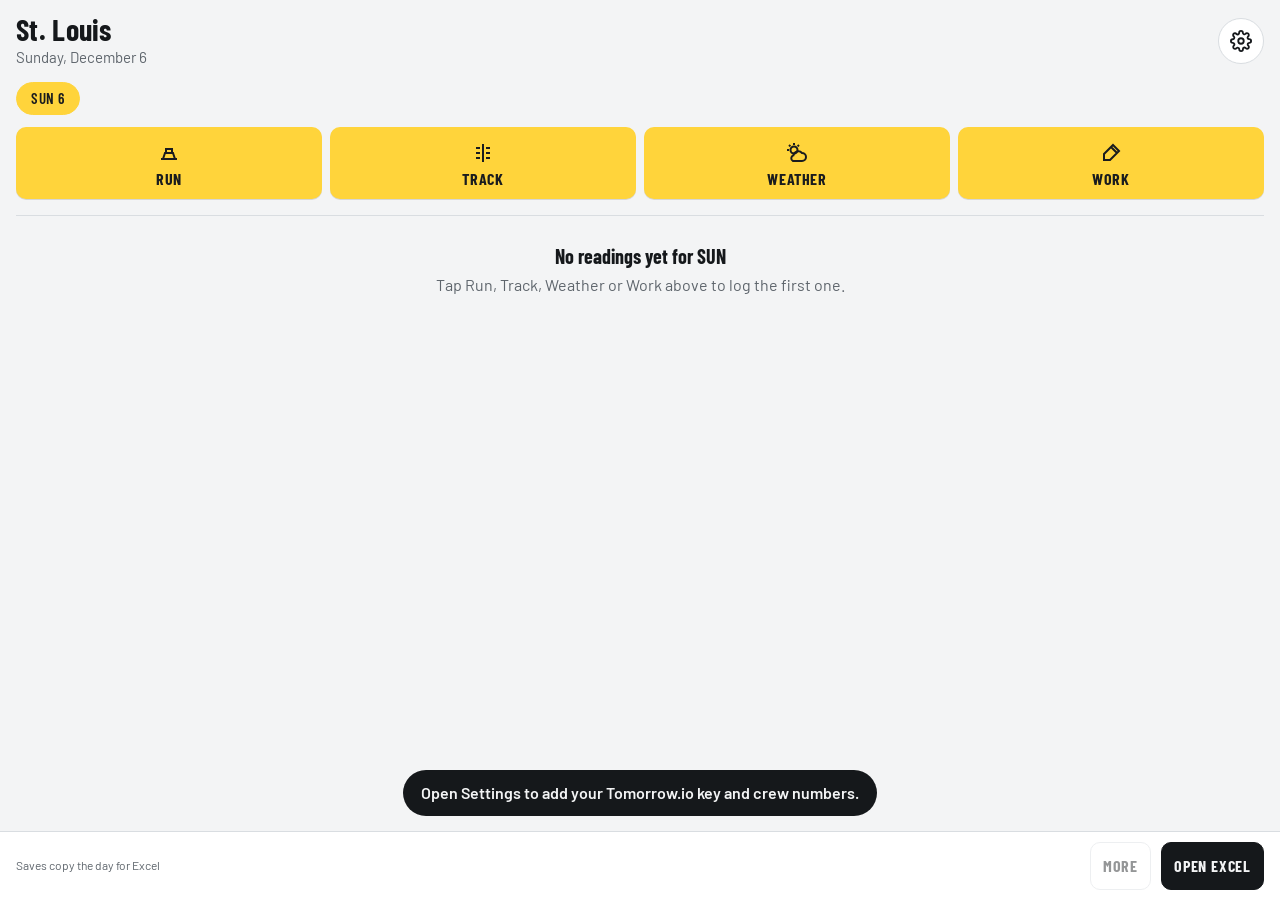
==== index.html @ 067c0984 "Add WhatsApp sending: Save & Text chooser, WhatsApp button, and WhatsApp marker Co-Authored-By: Clau" ====
<!doctype html>
<html lang="en">
<head>
<meta charset="utf-8">
<meta name="viewport" content="width=device-width,initial-scale=1,viewport-fit=cover">
<title>Track Log</title>
<meta name="apple-mobile-web-app-capable" content="yes">
<meta name="mobile-web-app-capable" content="yes">
<meta name="apple-mobile-web-app-status-bar-style" content="default">
<meta name="apple-mobile-web-app-title" content="Track Log">
<meta name="theme-color" content="#F3F4F5" media="(prefers-color-scheme: light)">
<meta name="theme-color" content="#121416" media="(prefers-color-scheme: dark)">
<link rel="apple-touch-icon" href="icon-180.png">
<link rel="manifest" href="manifest.json">
<link rel="preconnect" href="https://fonts.googleapis.com">
<link rel="preconnect" href="https://fonts.gstatic.com" crossorigin>
<link rel="stylesheet" href="https://fonts.googleapis.com/css2?family=Barlow+Condensed:wght@500;600;700&family=Barlow:wght@400;500;600&display=swap">
<style>
/* Layout: one column, timing-slip rows; big tap targets for gloves and sun. Sticky-note yellow marks "add" and the active choice. */
:root{
  --bg:#F3F4F5; --surface:#FFFFFF; --ink:#15181B; --muted:#5E656C; --line:#D9DDE1;
  --note:#FFD43B; --note-ink:#1A1C1E; --note-soft:#FFF4C2;
  --good:#1E7F4E; --warn:#B4500A; --bad:#B42318;
  --display:"Barlow Condensed","Arial Narrow","Roboto Condensed",system-ui,sans-serif;
  --body:"Barlow",system-ui,-apple-system,"Segoe UI",sans-serif;
  --r:10px;
  color-scheme:light;
}
@media (prefers-color-scheme:dark){:root{
  --bg:#121416; --surface:#1C1F22; --ink:#ECEEF0; --muted:#9AA2AA; --line:#33383D;
  --note:#FFD43B; --note-ink:#1A1C1E; --note-soft:#3A3315;
  --good:#5FD39A; --warn:#F2A35E; --bad:#FF8A80; color-scheme:dark}}
*{box-sizing:border-box}
html,body{margin:0}
body{background:var(--bg);color:var(--ink);font:16px/1.4 var(--body);
  padding:env(safe-area-inset-top,0) max(16px,env(safe-area-inset-right,0)) calc(96px + env(safe-area-inset-bottom,0)) max(16px,env(safe-area-inset-left,0));
  font-variant-numeric:tabular-nums;-webkit-tap-highlight-color:transparent}
button,input,select,textarea{font:inherit;color:inherit}
button{cursor:pointer}
:focus-visible{outline:3px solid var(--note);outline-offset:2px}
[hidden]{display:none!important}
.label{font:600 13px/1 var(--display);letter-spacing:.08em;text-transform:uppercase;color:var(--muted)}

/* header */
header.top{display:flex;align-items:center;gap:12px;padding-block:14px 10px}
.event{flex:1;min-width:0}
.event h1{margin:0;font:700 30px/1 var(--display);letter-spacing:.01em;text-wrap:balance}
.event .sub{color:var(--muted);font-size:15px;margin-top:3px}
.iconbtn{width:46px;height:46px;border-radius:50%;border:1px solid var(--line);background:var(--surface);display:grid;place-items:center}
.iconbtn svg{width:22px;height:22px;stroke:var(--ink);fill:none;stroke-width:2}

.days{display:flex;gap:8px;overflow-x:auto;padding-block:4px 12px;scrollbar-width:none}
.days::-webkit-scrollbar{display:none}
.chip{flex:none;border:1px solid var(--line);background:var(--surface);border-radius:999px;padding:8px 14px;font:600 15px/1 var(--display);letter-spacing:.04em}
.chip[aria-pressed="true"]{background:var(--note);border-color:var(--note);color:var(--note-ink)}

.add{display:grid;grid-template-columns:repeat(4,1fr);gap:8px;margin-bottom:16px}
.add button{border:0;border-radius:var(--r);background:var(--note);color:var(--note-ink);padding:14px 4px 12px;display:flex;flex-direction:column;align-items:center;gap:6px;font:700 16px/1 var(--display);letter-spacing:.04em;text-transform:uppercase;box-shadow:0 1px 0 rgba(0,0,0,.12)}
.add button svg{width:24px;height:24px;stroke:currentColor;fill:none;stroke-width:2}
.add button:active{transform:translateY(1px)}

/* entry list */
.list{display:flex;flex-direction:column;border-top:1px solid var(--line)}
.row{display:grid;grid-template-columns:62px 1fr;gap:10px;padding:12px 2px;border-bottom:1px solid var(--line);background:none;border-left:0;border-right:0;border-top:0;text-align:left;width:100%}
.row .t{font:700 18px/1.1 var(--display)}
.row .ty{display:block;margin-top:4px;font:600 11px/1 var(--display);letter-spacing:.08em;text-transform:uppercase;color:var(--muted)}
.row .main{min-width:0}
.row .head{font:600 17px/1.2 var(--display);letter-spacing:.02em}
.row .head .tag{display:inline-block;background:var(--ink);color:var(--bg);border-radius:4px;padding:1px 6px;margin-right:6px;font-size:14px}
.row .nums{color:var(--ink);font-size:14px;margin-top:2px;overflow-wrap:anywhere}
.row .nums b{font-weight:600;color:var(--muted);font-size:12px;margin-right:2px}
.row .note{color:var(--muted);font-size:14px;margin-top:2px;overflow-wrap:anywhere}
.row.run{background:linear-gradient(90deg,var(--note-soft),transparent 70%)}
.row .xl{display:block;margin-top:5px;font:600 11px/1 var(--display);letter-spacing:.06em;text-transform:uppercase}
.row .xl.ok{color:var(--good)} .row .xl.wait{color:var(--warn)} .row .xl.txt{color:var(--ink)}
.row .xl.txt::before{content:"";display:inline-block;width:7px;height:7px;border-radius:50%;background:var(--note);box-shadow:0 0 0 1px var(--ink);margin-right:5px;vertical-align:1px}
.sheet .actions .btn{padding-inline:8px}
.pick-sheet{position:fixed;inset:0;z-index:20;background:rgba(0,0,0,.35);display:flex;align-items:flex-end}
.pick-card{width:100%;background:var(--surface);border-radius:16px 16px 0 0;display:flex;flex-direction:column;gap:12px;
  padding:18px max(16px,env(safe-area-inset-right,0)) calc(16px + env(safe-area-inset-bottom,0)) max(16px,env(safe-area-inset-left,0))}
.pick-row{display:grid;grid-template-columns:1fr 1fr;gap:10px}
.btn.big{min-height:64px;font-size:19px}
.btn.done-mark{background:var(--surface);color:var(--good);border-color:var(--good)}
.row .xl.wa::before{background:#25D366}
.linkbtn{background:none;border:0;padding:0 0 0 6px;color:inherit;text-decoration:underline;font:inherit;cursor:pointer}
.empty{padding:28px 6px;color:var(--muted);text-align:center}
.empty strong{display:block;color:var(--ink);font:700 20px/1.2 var(--display);margin-bottom:6px}

/* bottom bar */
.bar{position:fixed;left:0;right:0;bottom:0;background:var(--surface);border-top:1px solid var(--line);
  padding:10px max(16px,env(safe-area-inset-right,0)) calc(10px + env(safe-area-inset-bottom,0)) max(16px,env(safe-area-inset-left,0));display:flex;gap:10px;align-items:center}
.bar .info{flex:1;min-width:0;font-size:12px;line-height:1.3;color:var(--muted)}
.bar .btn{padding-inline:12px}
.btn{border:1px solid var(--line);background:var(--surface);border-radius:var(--r);padding:12px 16px;font:700 16px/1 var(--display);letter-spacing:.05em;text-transform:uppercase;min-height:48px}
.btn.primary{background:var(--ink);color:var(--bg);border-color:var(--ink)}
.btn.note{background:var(--note);color:var(--note-ink);border-color:var(--note)}
.btn.danger{color:var(--bad)}
.btn:disabled{opacity:.45}

/* sheet (form / settings) */
.sheet{position:fixed;inset:0;background:var(--bg);overflow-y:auto;z-index:10;
  padding:env(safe-area-inset-top,0) max(16px,env(safe-area-inset-right,0)) calc(110px + env(safe-area-inset-bottom,0)) max(16px,env(safe-area-inset-left,0))}
.sheet header{display:flex;align-items:center;gap:10px;padding-block:14px 8px;position:sticky;top:0;background:var(--bg);z-index:2}
.sheet header h2{flex:1;margin:0;font:700 26px/1 var(--display)}
.sheet .actions{position:fixed;left:0;right:0;bottom:0;background:var(--surface);border-top:1px solid var(--line);display:flex;gap:10px;
  padding:10px max(16px,env(safe-area-inset-right,0)) calc(10px + env(safe-area-inset-bottom,0)) max(16px,env(safe-area-inset-left,0));z-index:3}
.sheet .actions .btn{flex:1}
fieldset{border:0;margin:0 0 18px;padding:0;min-width:0}
legend{padding:0;margin-bottom:8px}
.sec{display:flex;justify-content:space-between;align-items:center;margin:18px 0 8px}
.grid{display:grid;grid-template-columns:repeat(3,minmax(0,1fr));gap:8px}
.grid.two{grid-template-columns:repeat(2,minmax(0,1fr))}
.f{display:flex;flex-direction:column;gap:4px;min-width:0}
.f label{font:600 12px/1 var(--display);letter-spacing:.07em;text-transform:uppercase;color:var(--muted)}
.f input,.f select,.f textarea{width:100%;min-height:50px;border:1px solid var(--line);border-radius:8px;background:var(--surface);padding:10px 10px;font-size:20px;font-weight:600}
.f textarea{font-size:17px;font-weight:500;min-height:76px;resize:vertical}
.f input.auto{background:var(--note-soft)}
.station{border:1px solid var(--line);border-radius:var(--r);background:var(--surface);padding:10px;display:flex;flex-direction:column;gap:8px}
.station .label{color:var(--ink);font-size:15px}
.station .f input{background:var(--bg)}
.stations{display:grid;grid-template-columns:repeat(2,minmax(0,1fr));gap:8px}
.station.wide,.station.wide2{grid-column:1/-1}
.station.wide .picks{flex-wrap:wrap}
.picks{display:flex;flex-wrap:wrap;gap:6px}
.pick{border:1px solid var(--line);background:var(--surface);border-radius:8px;min-width:48px;min-height:44px;padding:8px 10px;font:700 17px/1 var(--display);letter-spacing:.03em}
.pick[aria-pressed="true"]{background:var(--note);color:var(--note-ink);border-color:var(--note)}
.picks.small .pick{min-width:40px;min-height:38px;font-size:15px;padding:6px 8px}
.status{font-size:14px;color:var(--muted);min-height:20px}
.status.ok{color:var(--good)} .status.err{color:var(--bad)}
.help{color:var(--muted);font-size:14px;margin:4px 0 0}
.preview{white-space:pre-wrap;background:var(--surface);border:1px solid var(--line);border-radius:8px;padding:12px;font-size:15px}
.toast{position:fixed;left:50%;bottom:calc(84px + env(safe-area-inset-bottom,0));transform:translateX(-50%);background:var(--ink);color:var(--bg);padding:12px 18px;border-radius:999px;font-weight:600;z-index:50;max-width:calc(100% - 32px);text-align:center}
.confirm{display:flex;gap:8px;align-items:center;flex-wrap:wrap}
@media (prefers-reduced-motion:reduce){*{transition:none!important}}
</style>
</head>
<body>

<header class="top">
  <div class="event">
    <h1 id="evTrack">Track Log</h1>
    <div class="sub" id="evSub"></div>
  </div>
  <button class="iconbtn" id="openSettings" aria-label="Settings">
    <svg viewBox="0 0 24 24"><circle cx="12" cy="12" r="3"/><path d="M19.4 15a1.7 1.7 0 0 0 .3 1.8l.1.1a2 2 0 1 1-2.8 2.8l-.1-.1a1.7 1.7 0 0 0-1.8-.3 1.7 1.7 0 0 0-1 1.5V21a2 2 0 1 1-4 0v-.1a1.7 1.7 0 0 0-1.1-1.5 1.7 1.7 0 0 0-1.8.3l-.1.1a2 2 0 1 1-2.8-2.8l.1-.1a1.7 1.7 0 0 0 .3-1.8 1.7 1.7 0 0 0-1.5-1H3a2 2 0 1 1 0-4h.1a1.7 1.7 0 0 0 1.5-1.1 1.7 1.7 0 0 0-.3-1.8l-.1-.1a2 2 0 1 1 2.8-2.8l.1.1a1.7 1.7 0 0 0 1.8.3H9a1.7 1.7 0 0 0 1-1.5V3a2 2 0 1 1 4 0v.1a1.7 1.7 0 0 0 1 1.5 1.7 1.7 0 0 0 1.8-.3l.1-.1a2 2 0 1 1 2.8 2.8l-.1.1a1.7 1.7 0 0 0-.3 1.8V9a1.7 1.7 0 0 0 1.5 1H21a2 2 0 1 1 0 4h-.1a1.7 1.7 0 0 0-1.5 1z"/></svg>
  </button>
</header>

<nav class="days" id="days" aria-label="Days"></nav>

<div class="add">
  <button data-new="run"><svg viewBox="0 0 24 24"><path d="M4 18h16M6 18l2-6h8l2 6M9 12V8h6v4"/></svg>Run</button>
  <button data-new="track"><svg viewBox="0 0 24 24"><path d="M12 3v18M5 7h4M5 12h4M5 17h4M15 7h4M15 12h4M15 17h4"/></svg>Track</button>
  <button data-new="weather"><svg viewBox="0 0 24 24"><circle cx="9" cy="9" r="3.5"/><path d="M9 2v2M2 9h2M4 4l1.4 1.4M14 4l-1.4 1.4M8 20h9a4 4 0 0 0 0-8 5 5 0 0 0-8.6 2.4A3 3 0 0 0 8 20z"/></svg>Weather</button>
  <button data-new="work"><svg viewBox="0 0 24 24"><path d="M14 4l6 6-9 9H5v-6z M12 6l6 6"/></svg>Work</button>
</div>

<div class="list" id="list"></div>

<div class="bar">
  <div class="info" id="barInfo"></div>
  <button class="btn" id="copyDay" aria-label="More ways to send to Excel">More</button>
  <button class="btn primary" id="openExcel">Open Excel</button>
</div>

<!-- Entry form -->
<section class="sheet" id="form" hidden aria-labelledby="formTitle">
  <header>
    <h2 id="formTitle">Run</h2>
    <button class="iconbtn" id="closeForm" aria-label="Close"><svg viewBox="0 0 24 24"><path d="M6 6l12 12M18 6L6 18"/></svg></button>
  </header>

  <fieldset>
    <div class="grid">
      <div class="f"><label for="f_time">Time</label><input id="f_time" type="time"></div>
      <div class="f" data-show="run work track"><label for="f_run">Run</label><select id="f_run"></select></div>
      <div class="f" data-show="run track work"><label for="f_lane">Lane</label><select id="f_lane"></select></div>
    </div>
  </fieldset>

  <fieldset data-show="run">
    <legend class="label">Car</legend>
    <div class="picks" id="carPicks"></div>
  </fieldset>

  <fieldset data-show="work">
    <legend class="label">Track work</legend>
    <div class="picks" id="workPicks"></div>
  </fieldset>

  <fieldset data-show="run weather track">
    <div class="sec"><span class="label">Weather</span><button class="btn note" id="pullWx" type="button">Pull weather</button></div>
    <div class="grid">
      <div class="f"><label for="f_uv">UV</label><input id="f_uv" inputmode="decimal"></div>
      <div class="f"><label for="f_solar">Solar</label><input id="f_solar" inputmode="decimal"></div>
      <div class="f"><label for="f_cc">Cloud %</label><input id="f_cc" inputmode="decimal"></div>
      <div class="f"><label for="f_air">Air °F</label><input id="f_air" inputmode="decimal"></div>
      <div class="f"><label for="f_track">Track °F</label><input id="f_track" inputmode="decimal"></div>
    </div>
    <div class="status" id="wxStatus" aria-live="polite"></div>
  </fieldset>

  <fieldset data-show="run track">
    <div class="sec"><span class="label">KEG readings</span></div>
    <div class="stations">
      <div class="station wide">
        <span class="label">Starting line</span>
        <div class="grid two"><div class="f"><label for="f_slKeg">KEG</label><input id="f_slKeg" inputmode="decimal"></div><div class="f"><label for="f_slLoc">Location</label><input id="f_slLoc" placeholder='e.g. 1"'></div></div>
        <div class="f"><label>Grade</label><div class="picks small" data-grade="slGrade"></div></div>
      </div>
      <div class="station wide2">
        <span class="label">10 ft</span>
        <div class="grid two"><div class="f"><label for="f_k10">KEG</label><input id="f_k10" inputmode="decimal"></div><div class="f"><label for="f_push">Push</label><input id="f_push" inputmode="decimal"></div></div>
      </div>
      <div class="station">
        <span class="label">60 ft</span>
        <div class="f"><label for="f_k60">KEG</label><input id="f_k60" inputmode="decimal"></div>
      </div>
      <div class="station">
        <span class="label">80 ft</span>
        <div class="f"><label for="f_k80">KEG</label><input id="f_k80" inputmode="decimal"></div>
      </div>
      <div class="station wide">
        <span class="label">125 ft</span>
        <div class="f"><label for="f_k125">KEG</label><input id="f_k125" inputmode="decimal"></div>
        <div class="f"><label>Grade</label><div class="picks small" data-grade="g125"></div></div>
      </div>
      <div class="station">
        <span class="label">Sticky</span>
        <div class="f"><label for="f_sticky">Reading</label><input id="f_sticky" inputmode="decimal"></div>
      </div>
      <div class="station">
        <span class="label">Nate</span>
        <div class="f"><label for="f_nate">Reading</label><input id="f_nate" inputmode="decimal"></div>
      </div>
      <div class="station wide">
        <span class="label">330 ft</span>
        <div class="f"><label for="f_k330">KEG</label><input id="f_k330" inputmode="decimal"></div>
        <div class="f"><label>Grade</label><div class="picks small" data-grade="g330"></div></div>
      </div>
    </div>
  </fieldset>

  <fieldset data-show="run">
    <div class="sec"><span class="label">Result</span></div>
    <div class="grid two">
      <div class="f"><label for="f_et">ET</label><input id="f_et" inputmode="decimal" placeholder="3.91"></div>
      <div class="f"><label for="f_mph">MPH</label><input id="f_mph" inputmode="decimal" placeholder="332"></div>
    </div>
  </fieldset>

  <fieldset>
    <div class="f"><label for="f_notes">Notes</label><textarea id="f_notes" placeholder="Track feel, sky, where it was sprayed…"></textarea></div>
    <div class="picks small" id="notePicks" style="margin-top:8px"></div>
  </fieldset>

  <fieldset id="entryTools" hidden>
    <div class="sec"><span class="label">Text message</span></div>
    <div class="status" id="textedStatus"></div>
    <div class="preview" id="msgPreview"></div>
    <div class="confirm" style="margin-top:8px">
      <button class="btn note" type="button" id="textCrew">Text crew</button>
      <button class="btn note" type="button" id="waCrew">WhatsApp</button>
      <button class="btn" type="button" id="shareMsg">Share…</button>
      <button class="btn" type="button" id="copyMsg">Copy</button>
    </div>
    <div class="sec"><span class="label">Remove</span></div>
    <div class="confirm" id="delArea">
      <button class="btn danger" type="button" id="delEntry">Delete entry</button>
    </div>
  </fieldset>

  <div class="actions">
    <button class="btn" type="button" id="cancelForm">Cancel</button>
    <button class="btn note" type="button" id="saveText">Save &amp; Text</button>
    <button class="btn primary" type="button" id="saveEntry">Save</button>
  </div>
</section>

<!-- Send to Excel -->
<section class="sheet" id="export" hidden aria-labelledby="expTitle">
  <header>
    <h2 id="expTitle">Send to Excel</h2>
    <button class="iconbtn" id="closeExport" aria-label="Close"><svg viewBox="0 0 24 24"><path d="M6 6l12 12M18 6L6 18"/></svg></button>
  </header>
  <p class="help" id="expSummary"></p>

  <div id="spBox">
    <div class="sec"><span class="label">SharePoint</span></div>
    <div class="status" id="spState"></div>
    <div class="confirm" style="margin-top:6px"><button class="btn primary" type="button" id="spSendDay">Send this day to the workbook</button></div>
    <p class="help">Sends any of this day's rows that aren't in the workbook yet. Rows already sent are left alone.</p>
  </div>

  <div class="sec"><span class="label">On the iPhone · Paste into one cell</span></div>
  <div class="confirm"><button class="btn primary" type="button" id="expLine">Copy for sheet</button></div>
  <div class="status" id="expLineStatus" aria-live="polite"></div>
  <p class="help">Copies the whole day as one line. In Excel, open the <b class="expDay"></b> tab, tap cell <b>Z1</b>, tap the bar at the top where the cell's text shows, tap <b>Select All</b>, then <b>Paste</b>, then the check mark. The formulas fill every row from it. Paste again anytime and the sheet updates to match the app.</p>

  <div class="sec"><span class="label">On a computer · Copy and paste rows</span></div>
  <div class="confirm"><button class="btn" type="button" id="expCopy">Copy rows</button></div>
  <div class="status" id="expCopyStatus" aria-live="polite"></div>
  <div class="f" style="margin-top:6px"><label for="expText">Rows (if Copy doesn't work, press and hold here, tap Select All, then Copy)</label>
    <textarea id="expText" readonly style="font:13px/1.4 ui-monospace,Menlo,monospace;min-height:120px;white-space:pre;overflow-x:auto"></textarea></div>
  <p class="help">For Excel on a computer, in a tab without the Z1 formulas. Click the first empty cell in column A and paste.</p>

  <div class="sec"><span class="label">Send as a file</span></div>
  <div class="confirm"><button class="btn note" type="button" id="expShare">Share file…</button></div>
  <p class="help">Makes an Excel file of these rows. In the share menu tap <b>Save to Files</b> and pick your OneDrive or SharePoint folder (or On My iPhone). Then open the file in the Excel app, select rows 2 and down across columns A to X, copy, and paste at A4 of the <b class="expDay"></b> tab.</p>

  <div class="actions">
    <button class="btn" type="button" id="doneExport">Done</button>
  </div>
</section>

<!-- Send chooser (after Save & Text) -->
<div class="pick-sheet" id="sendPick" hidden role="dialog" aria-labelledby="sendPickTitle">
  <div class="pick-card">
    <div class="label" id="sendPickTitle">Saved. Send it to…</div>
    <div class="pick-row">
      <button class="btn note big" type="button" id="pickSms">Messages</button>
      <button class="btn note big" type="button" id="pickWa">WhatsApp</button>
    </div>
    <p class="help" id="sendPickHelp">Send to one or both. In WhatsApp, tap your group, then Send.</p>
    <button class="btn" type="button" id="pickDone" style="width:100%">Done</button>
  </div>
</div>

<!-- Settings -->
<section class="sheet" id="settings" hidden aria-labelledby="setTitle">
  <header>
    <h2 id="setTitle">Settings</h2>
    <button class="iconbtn" id="closeSettings" aria-label="Close"><svg viewBox="0 0 24 24"><path d="M6 6l12 12M18 6L6 18"/></svg></button>
  </header>

  <fieldset>
    <legend class="label">Event</legend>
    <div class="f"><label for="s_track">Track</label><select id="s_track"></select></div>
    <div class="grid two" style="margin-top:8px">
      <div class="f"><label for="s_lat">Latitude</label><input id="s_lat" inputmode="decimal"></div>
      <div class="f"><label for="s_lon">Longitude</label><input id="s_lon" inputmode="decimal"></div>
    </div>
    <div class="confirm" style="margin-top:8px"><button class="btn" type="button" id="useLoc">Use my location</button></div>
    <p class="help">Weather is pulled for these coordinates. Stand at the starting line and tap "Use my location" the first time at a new track.</p>
  </fieldset>

  <fieldset>
    <legend class="label">Tomorrow.io</legend>
    <div class="f"><label for="s_key">API key</label><input id="s_key" autocomplete="off" autocapitalize="off" spellcheck="false" style="font-size:16px"></div>
    <div class="confirm" style="margin-top:8px"><button class="btn note" type="button" id="testWx">Test weather</button></div>
    <div class="preview" id="testOut" hidden style="margin-top:8px"></div>
    <p class="help">The key stays on this phone. It is never saved anywhere else.</p>
  </fieldset>

  <fieldset>
    <legend class="label">Excel workbook</legend>
    <div class="f"><label for="s_xlLink">Workbook link for this track</label><input id="s_xlLink" autocomplete="off" autocapitalize="off" spellcheck="false" placeholder="Paste the SharePoint link to the Excel file" style="font-size:14px"></div>
    <p class="help">In SharePoint or the Excel app, use Copy link on this track's workbook and paste it here. The Open Excel button then opens it straight in the Excel app.</p>
    <label style="display:flex;gap:10px;align-items:center;margin-top:10px;font-size:16px"><input type="checkbox" id="s_autoCopy" style="width:22px;height:22px;flex:none"> Copy the day for the sheet every time I save</label>
  </fieldset>

  <fieldset>
    <legend class="label">Automatic sending (needs your Microsoft admin)</legend>
    <div class="grid two">
      <div class="f"><label for="s_msClient">Client ID</label><input id="s_msClient" autocomplete="off" autocapitalize="off" spellcheck="false" style="font-size:14px"></div>
      <div class="f"><label for="s_msTenant">Tenant ID</label><input id="s_msTenant" autocomplete="off" autocapitalize="off" spellcheck="false" style="font-size:14px"></div>
    </div>
    <p class="help">From your Microsoft 365 admin. Only needed once.</p>
    <div class="confirm" style="margin-top:8px">
      <button class="btn note" type="button" id="msSignIn">Sign in to Microsoft</button>
      <button class="btn" type="button" id="msSignOut" hidden>Sign out</button>
    </div>
    <div class="status" id="msStatus" aria-live="polite"></div>
    <div class="f" style="margin-top:10px"><label for="s_book">Workbook link for automatic sending</label><input id="s_book" autocomplete="off" autocapitalize="off" spellcheck="false" placeholder="Paste the SharePoint link to the Excel file" style="font-size:14px"></div>
    <div class="confirm" style="margin-top:8px"><button class="btn" type="button" id="bookConnect">Connect workbook</button></div>
    <div class="status" id="bookStatus" aria-live="polite"></div>
    <p class="help">In SharePoint, open the file's menu, tap Copy link, and paste it here. Each save then goes straight into the next empty row of that day's tab.</p>
  </fieldset>

  <fieldset>
    <legend class="label">Text group</legend>
    <div class="label" style="margin-bottom:6px">Crew phone numbers</div>
    <div id="phoneList" style="display:flex;flex-direction:column;gap:8px"></div>
    <div class="confirm" style="margin-top:8px"><button class="btn" type="button" id="addPhone">Add number</button></div>
  </fieldset>

  <fieldset>
    <legend class="label">Lists</legend>
    <div class="f"><label for="s_cars">Cars</label><input id="s_cars" style="font-size:16px"></div>
    <div class="f" style="margin-top:8px"><label for="s_work">Track work</label><input id="s_work" style="font-size:16px"></div>
    <div class="f" style="margin-top:8px"><label for="s_notes">Quick notes</label><input id="s_notes" style="font-size:16px"></div>
    <p class="help">Separate items with commas.</p>
  </fieldset>

  <fieldset>
    <legend class="label">Backup</legend>
    <div class="confirm">
      <button class="btn" type="button" id="copyBackup">Copy backup</button>
      <button class="btn" type="button" id="showRestore">Restore</button>
    </div>
    <div id="restoreArea" hidden style="margin-top:8px">
      <div class="f"><label for="s_restore">Paste a backup here</label><textarea id="s_restore" style="font-size:14px"></textarea></div>
      <button class="btn" type="button" id="doRestore" style="margin-top:8px">Restore from backup</button>
    </div>
    <p class="help">Readings are saved on this phone. Paste a backup into the notes app now and then if you want a spare copy.</p>
  </fieldset>

  <div class="actions">
    <button class="btn primary" type="button" id="saveSettings">Done</button>
  </div>
</section>

<div class="toast" id="toast" hidden role="status"></div>

<script src="msal-browser.min.js"></script>
<script>
"use strict";
/* ---------- reference data (from the team's Data tab) ---------- */
const TRACKS = [
  ["Gainesville",29.7480,-82.2830],["Phoenix",33.2290,-111.9700],["Pomona",34.0880,-117.7680],
  ["Charlotte",35.3530,-80.6830],["Valdosta",30.8870,-83.2730],["Joliet",41.4700,-88.0580],
  ["Budds Creek",38.3700,-76.8300],["Epping",42.9970,-71.0820],["Bristol",36.5160,-82.2580],
  ["Norwalk",41.2270,-82.5830],["Sonoma",38.1610,-122.4550],["Seattle",47.3220,-122.1460],
  ["Brainerd",46.4200,-94.2720],["Indy",39.8010,-86.3480],["Martin",42.5370,-85.6480],
  ["Rockingham",34.9800,-79.6100],["St. Louis",38.6500,-90.1340],["Dallas",32.3600,-96.6940],
  ["Las Vegas",36.2720,-115.0110]
];
const RUNS = ["","Q1","Q2","Q3","Q4","Q5","E1","E2","E3","E4","T1","T2","T3","T4","T5","T6","T7","T8","T9","T10"];
const LANES = ["","L","R","1","2","3","4"];
const GRADES = ["A++","A+","A","A-","B+","B","B-","C+","C","C-"];
const DEF = {
  cars:"Austin, Matt H, PM, FSS, FC, TF, PSC, TAFC, TAD, TS, FX, TD, PSM",
  work:"Spray, Scrape, Prep, Delay",
  notes:"Drag only, 660' - WB, 1320' - 40', 57' - WB, 85' - WB, Light haze, Light cloud"
};
const TYPE_NAME = {run:"Run",track:"Track",weather:"Weather",work:"Work"};
const DAY3 = ["SUN","MON","TUE","WED","THURS","FRI","SAT"];

/* ---------- storage (wrapped: Safari private mode can throw) ---------- */
const store = {
  get(k,d){try{const v=localStorage.getItem(k);return v==null?d:JSON.parse(v)}catch(e){return d}},
  set(k,v){try{localStorage.setItem(k,JSON.stringify(v));return true}catch(e){toast("Couldn't save on this phone. Storage may be full.");return false}}
};
let entries = store.get("tl.entries",[]);
let cfg = Object.assign({track:"St. Louis",lat:null,lon:null,key:"",phones:"",cars:DEF.cars,work:DEF.work,notes:DEF.notes,coords:{}}, store.get("tl.cfg",{}));
let curDate = todayISO();

/* ---------- helpers ---------- */
const $ = id => document.getElementById(id);
function todayISO(d=new Date()){return d.getFullYear()+"-"+String(d.getMonth()+1).padStart(2,"0")+"-"+String(d.getDate()).padStart(2,"0")}
function nowHM(){const d=new Date();return String(d.getHours()).padStart(2,"0")+":"+String(d.getMinutes()).padStart(2,"0")}
function list(s){return String(s||"").split(",").map(x=>x.trim()).filter(Boolean)}
function dayLabel(iso){const d=new Date(iso+"T12:00:00");return DAY3[d.getDay()]}
function prettyDate(iso){const d=new Date(iso+"T12:00:00");return d.toLocaleDateString(undefined,{weekday:"long",month:"long",day:"numeric"})}
function time12(hm){if(!hm)return "";let[h,m]=hm.split(":").map(Number);const ap=h>=12?"PM":"AM";h=h%12||12;return h+":"+String(m).padStart(2,"0")+" "+ap}
function trackCoords(name){
  const o=cfg.coords&&cfg.coords[name];if(o)return o;
  const t=TRACKS.find(t=>t[0]===name);return t?{lat:t[1],lon:t[2]}:null}
function esc(s){return String(s??"").replace(/[&<>"]/g,c=>({"&":"&amp;","<":"&lt;",">":"&gt;",'"':"&quot;"}[c]))}
function has(v){return v!==undefined&&v!==null&&String(v).trim()!==""}
function uid(){return Date.now().toString(36)+Math.random().toString(36).slice(2,7)}
function save(){store.set("tl.entries",entries)}
let tt;function toast(msg){const t=$("toast");t.textContent=msg;t.hidden=false;clearTimeout(tt);tt=setTimeout(()=>t.hidden=true,2600)}

/* ---------- Excel row: columns A..W in the SAT/SUN tab order ---------- */
const COLS = ["time","run","lane","car","uv","solar","cc","air","track","slLoc","slKeg","slGrade","k10","push","k60","k80","k125","g125","sticky","k330","g330","nate","notes"];
function notesText(e){
  const parts=[];
  if(has(e.notes))parts.push(e.notes.trim());
  if(has(e.et)||has(e.mph))parts.push([e.et,has(e.mph)?e.mph+"mph":""].filter(has).join(", "));
  return parts.join(" / ");
}
function excelRow(e){
  return COLS.map(c=>{
    let v = c==="time"?time12(e.time): c==="car"?(e.type==="work"?e.work:e.car): c==="notes"?notesText(e): e[c];
    return has(v)?String(v).replace(/[\t\r\n]+/g," "):"";
  }).join("\t")+"\t"; // trailing empty X cell: Notes is merged W:X in the day tabs, so the paste must cover both
}
function dayEntries(iso){return entries.filter(e=>e.date===iso&&e.event===cfg.track).sort((a,b)=>(a.time||"").localeCompare(b.time||""))}

/* ---------- text message ---------- */
function message(e){
  const L=[];
  const head=[cfg.track+" "+dayLabel(e.date), e.run, e.lane&&("Lane "+e.lane), e.type==="work"?e.work:e.car, time12(e.time)].filter(has);
  if(e.type==="weather")head.splice(1,0,"Weather");
  if(e.type==="track"&&!e.car)head.splice(1,0,"Track reading");
  L.push(head.join(" · "));
  const wx=[has(e.track)&&"Track "+e.track+"°", has(e.air)&&"Air "+e.air+"°", has(e.uv)&&"UV "+e.uv, has(e.solar)&&"Solar "+e.solar, has(e.cc)&&"CC "+e.cc+"%"].filter(Boolean);
  if(wx.length)L.push(wx.join(" · "));
  const k=[];
  if(has(e.slKeg)||has(e.slLoc)||has(e.slGrade))k.push("SL "+[e.slLoc,e.slKeg,e.slGrade].filter(has).join(" "));
  if(has(e.k10)||has(e.push))k.push("10' "+[e.k10,has(e.push)&&("P"+e.push)].filter(Boolean).join(" "));
  if(has(e.k60))k.push("60' "+e.k60);
  if(has(e.k80))k.push("80' "+e.k80);
  if(has(e.k125)||has(e.g125))k.push("125' "+[e.k125,e.g125].filter(has).join(" "));
  if(has(e.sticky))k.push("Sticky "+e.sticky);
  if(has(e.k330)||has(e.g330))k.push("330' "+[e.k330,e.g330].filter(has).join(" "));
  if(has(e.nate))k.push("Nate "+e.nate);
  if(k.length)L.push(k.join(" · "));
  if(has(e.et)||has(e.mph))L.push([e.et,has(e.mph)&&(e.mph+" mph")].filter(Boolean).join(" / "));
  if(has(e.notes))L.push(e.notes.trim());
  return L.join("\n");
}
function smsHref(body){
  const nums=list(cfg.phones).map(n=>n.replace(/[^\d+]/g,"")).filter(Boolean);
  if(!nums.length)return null;
  if(nums.length===1)return "sms:"+nums[0]+"&body="+encodeURIComponent(body);
  return "sms://open?addresses="+nums.join(",")+"/&body="+encodeURIComponent(body);
}

/* ---------- weather (Tomorrow.io) ---------- */
function cToF(c){return Math.round((c*9/5+32)*10)/10}
async function tioFetch(lat,lon,fields,timeISO){
  const p=new URLSearchParams({location:lat+","+lon,fields:fields.join(","),units:"metric",apikey:cfg.key});
  if(timeISO){const t=new Date(timeISO);t.setMinutes(0,0,0);const e=new Date(t.getTime()+3600e3);
    p.set("timesteps","1h");p.set("startTime",t.toISOString());p.set("endTime",e.toISOString());}
  else p.set("timesteps","current");
  const r=await fetch("https://api.tomorrow.io/v4/timelines?"+p.toString());
  let j=null;try{j=await r.json()}catch(_){}
  if(!r.ok){const m=(j&&(j.message||j.type))||("HTTP "+r.status);const err=new Error(m);err.status=r.status;throw err}
  const iv=j&&j.data&&j.data.timelines&&j.data.timelines[0]&&j.data.timelines[0].intervals;
  if(!iv||!iv.length)throw new Error("No weather came back for that time.");
  return iv[0].values;
}
async function getWeather(dateISO,hm){
  if(!cfg.key)throw new Error("Add your Tomorrow.io key in Settings first.");
  const c=trackCoords(cfg.track);if(!c)throw new Error("Set this track's location in Settings.");
  let when=null;
  if(dateISO&&hm){const d=new Date(dateISO+"T"+hm+":00");if(Math.abs(Date.now()-d.getTime())>30*60e3)when=d.toISOString();}
  const fields=["temperature","cloudCover","uvIndex","solarGHI"];
  let v, solarOk=true;
  try{v=await tioFetch(c.lat,c.lon,fields,when)}
  catch(err){
    if(err.status===400||err.status===403){ solarOk=false; v=await tioFetch(c.lat,c.lon,fields.filter(f=>f!=="solarGHI"),when) }
    else throw err;
  }
  return {
    uv: v.uvIndex!=null?v.uvIndex:"",
    solar: solarOk&&v.solarGHI!=null?Math.round(v.solarGHI):"",
    cc: v.cloudCover!=null?Math.round(v.cloudCover):"",
    air: v.temperature!=null?Math.round(cToF(v.temperature)):"",
    solarOk, past:!!when
  };
}

/* ---------- main screen ---------- */
function render(){
  $("evTrack").textContent=cfg.track||"Track Log";
  $("evSub").textContent=prettyDate(curDate);
  const dates=[...new Set(entries.filter(e=>e.event===cfg.track).map(e=>e.date).concat([todayISO(),curDate]))].sort();
  $("days").innerHTML=dates.map(d=>`<button class="chip" data-date="${d}" aria-pressed="${d===curDate}">${dayLabel(d)} ${Number(d.slice(8))}</button>`).join("");
  const rows=dayEntries(curDate);
  $("list").innerHTML = rows.length? rows.map(rowHTML).join("") :
    `<div class="empty"><strong>No readings yet for ${dayLabel(curDate)}</strong>Tap Run, Track, Weather or Work above to log the first one.</div>`;
  $("barInfo").textContent = spConfigured(cfg.track)? syncSummary() : rows.length? `${rows.length} row${rows.length>1?"s":""} · paste into Z1 of the ${dayLabel(curDate)} tab` : "Saves copy the day for Excel";
  $("copyDay").disabled=!rows.length;
}
function rowHTML(e){
  const n=[];
  const add=(lab,v)=>{if(has(v))n.push(`<b>${lab}</b>${esc(v)}`)};
  add("TRK ",e.track);add("AIR ",e.air);add("UV ",e.uv);add("SOL ",e.solar);
  add("SL ",[e.slKeg,e.slGrade].filter(has).join(" "));add("10′ ",e.k10);add("P ",e.push);add("60′ ",e.k60);add("80′ ",e.k80);
  add("125′ ",[e.k125,e.g125].filter(has).join(" "));add("STK ",e.sticky);add("330′ ",[e.k330,e.g330].filter(has).join(" "));
  const who=e.type==="work"?e.work:e.car;
  const head=[e.run&&`<span class="tag">${esc(e.run)}</span>`, esc([who, e.lane&&("Lane "+e.lane)].filter(has).join(" · ")||TYPE_NAME[e.type])].filter(Boolean).join("");
  const note=notesText(e);
  return `<button class="row ${e.type==="run"?"run":""}" data-id="${e.id}">
    <span><span class="t">${esc(time12(e.time).replace(/ [AP]M/,""))}</span><span class="ty">${TYPE_NAME[e.type]}</span>${e.texted?`<span class="xl txt">Texted</span>`:""}${e.wa?`<span class="xl txt wa">WhatsApp</span>`:""}${e.xl&&!e.dirty?`<span class="xl ok">Row ${e.xl.row}</span>`:e.dirty&&spConfigured(e.event)?`<span class="xl wait">Waiting</span>`:""}</span>
    <span class="main"><span class="head">${head}</span>${n.length?`<div class="nums">${n.join(" &nbsp;")}</div>`:""}${note?`<div class="note">${esc(note)}</div>`:""}</span>
  </button>`;
}

/* ---------- entry form ---------- */
let editing=null;      // entry object being edited
const FIELDS=["time","run","lane","uv","solar","cc","air","track","slLoc","slKeg","k10","push","k60","k80","k125","sticky","k330","nate","et","mph","notes"];
function fill(sel,opts){sel.innerHTML=opts.map(o=>`<option value="${esc(o)}">${o||"—"}</option>`).join("")}
function picks(el,opts,current,onPick){
  el.innerHTML=opts.map(o=>`<button type="button" class="pick" aria-pressed="${o===current}" data-v="${esc(o)}">${esc(o)}</button>`).join("");
  el.onclick=ev=>{const b=ev.target.closest(".pick");if(!b)return;const v=b.dataset.v;
    const on=b.getAttribute("aria-pressed")==="true";
    el.querySelectorAll(".pick").forEach(p=>p.setAttribute("aria-pressed","false"));
    if(!on)b.setAttribute("aria-pressed","true");onPick(on?"":v)};
}
function openForm(type,entry){
  editing = entry? Object.assign({},entry) : {id:uid(),type,event:cfg.track,date:curDate,time:curDate===todayISO()?nowHM():""};
  type=editing.type;
  $("formTitle").textContent=(entry?"Edit ":"New ")+TYPE_NAME[type].toLowerCase();
  document.querySelectorAll("#form [data-show]").forEach(el=>el.hidden=!el.dataset.show.split(" ").includes(type));
  fill($("f_run"),RUNS);fill($("f_lane"),LANES);
  FIELDS.forEach(f=>{const el=$("f_"+f);if(el){el.value=editing[f]??"";el.classList.remove("auto")}});
  picks($("carPicks"),list(cfg.cars),editing.car,v=>editing.car=v);
  picks($("workPicks"),list(cfg.work),editing.work,v=>editing.work=v);
  document.querySelectorAll("#form [data-grade]").forEach(el=>{const k=el.dataset.grade;picks(el,GRADES,editing[k],v=>editing[k]=v)});
  $("notePicks").innerHTML=list(cfg.notes).map(n=>`<button type="button" class="pick" data-n="${esc(n)}">${esc(n)}</button>`).join("");
  $("wxStatus").textContent="";$("wxStatus").className="status";
  $("entryTools").hidden=!entry;
  $("delArea").innerHTML=`<button class="btn danger" type="button" id="delEntry">Delete entry</button>`;
  if(entry){$("msgPreview").textContent=message(editing);showTexted()}
  $("form").hidden=false;$("form").scrollTop=0;document.body.style.overflow="hidden";
  if(!entry&&(type==="run"||type==="weather")&&cfg.key)pullWeather(true);
}
function readForm(){FIELDS.forEach(f=>{const el=$("f_"+f);if(el)editing[f]=el.value.trim()})}
function closeForm(){$("form").hidden=true;document.body.style.overflow="";editing=null}
async function pullWeather(auto){
  const st=$("wxStatus");st.className="status";st.textContent="Getting weather…";
  readForm();
  try{
    const w=await getWeather(editing.date,editing.time);
    ["uv","solar","cc","air"].forEach(k=>{const el=$("f_"+k);if(has(w[k])&&(!auto||!has(el.value))){el.value=w[k];el.classList.add("auto")}});
    st.className="status ok";
    st.textContent=(w.past?"Weather for that hour":"Current weather")+" pulled from Tomorrow.io"+(w.solarOk?".":". Solar isn't available on this key, so type it in.");
  }catch(err){
    st.className="status err";
    st.textContent = err instanceof TypeError ? "No connection to Tomorrow.io. Type the weather in, or tap Pull weather again once you have signal." : String(err.message||err);
  }
}
function saveEntry(andText){
  readForm();
  if(editing.type==="run"&&!editing.car){toast("Pick the car for this run.");return}
  if(editing.type==="work"&&!editing.work){toast("Pick what track work was done.");return}
  editing.dirty=true;
  const i=entries.findIndex(e=>e.id===editing.id);
  const wasNew=i<0;
  if(wasNew)entries.push(editing);else entries[i]=editing;
  save();
  const saved=editing;closeForm();render();syncNow();
  let copied=false;
  if(cfg.autoCopy!==false&&navigator.clipboard){
    const line=sheetLine(entries.filter(e=>e.date===saved.date&&e.event===saved.event).sort((a,b)=>(a.time||"").localeCompare(b.time||"")));
    navigator.clipboard.writeText(line).then(()=>{copied=true},()=>{});
  }
  if(andText){openPick(saved);return}
  setTimeout(()=>toast("Saved"+(copied?" · copied for Excel":"")),120);
}

/* ---------- copy / share ---------- */
async function copyText(text,okMsg){
  try{await navigator.clipboard.writeText(text);toast(okMsg)}
  catch(e){
    const ta=document.createElement("textarea");ta.value=text;ta.setAttribute("readonly","");ta.style.position="fixed";ta.style.opacity="0";
    document.body.appendChild(ta);ta.select();ta.setSelectionRange(0,text.length);
    let ok=false;try{ok=document.execCommand("copy")}catch(_){}
    ta.remove();toast(ok?okMsg:"Couldn't copy. Try again.");
  }
}

/* ---------- settings ---------- */
function openSettings(){
  fill($("s_track"),TRACKS.map(t=>t[0]));$("s_track").value=cfg.track;
  setCoordFields();
  $("s_key").value=cfg.key;renderPhones(list(cfg.phones));
  $("s_xlLink").value=(cfg.xlLinks||{})[cfg.track]||"";$("s_autoCopy").checked=cfg.autoCopy!==false;
  $("s_msClient").value=cfg.msClient||"";$("s_msTenant").value=cfg.msTenant||"";renderSp();
  $("s_cars").value=cfg.cars;$("s_work").value=cfg.work;$("s_notes").value=cfg.notes;
  $("testOut").hidden=true;$("restoreArea").hidden=true;
  $("settings").hidden=false;$("settings").scrollTop=0;document.body.style.overflow="hidden";
}
function setCoordFields(){const c=trackCoords($("s_track").value)||{};$("s_lat").value=c.lat??"";$("s_lon").value=c.lon??""}
function readSettings(){
  cfg.track=$("s_track").value;
  const lat=parseFloat($("s_lat").value),lon=parseFloat($("s_lon").value);
  if(isFinite(lat)&&isFinite(lon)){const def=TRACKS.find(t=>t[0]===cfg.track);
    if(!def||Math.abs(def[1]-lat)>1e-6||Math.abs(def[2]-lon)>1e-6){cfg.coords=cfg.coords||{};cfg.coords[cfg.track]={lat,lon}}}
  cfg.key=$("s_key").value.trim();
  cfg.phones=[...document.querySelectorAll("#phoneList input")].map(i=>i.value.trim()).filter(Boolean).join(", ");
  const mc=$("s_msClient").value.trim(),mt=$("s_msTenant").value.trim();
  if(mc!==(cfg.msClient||"")||mt!==(cfg.msTenant||""))msalApp=null;
  cfg.msClient=mc;cfg.msTenant=mt;
  cfg.xlLinks=cfg.xlLinks||{};const xl=$("s_xlLink").value.trim();if(xl)cfg.xlLinks[cfg.track]=xl;else delete cfg.xlLinks[cfg.track];
  cfg.autoCopy=$("s_autoCopy").checked;
  cfg.cars=$("s_cars").value||DEF.cars;cfg.work=$("s_work").value||DEF.work;cfg.notes=$("s_notes").value||DEF.notes;
  store.set("tl.cfg",cfg);
}

/* ---------- SharePoint: write rows straight into the workbook (Microsoft Graph) ---------- */
const SCOPES=["Files.ReadWrite.All"];
let msalApp=null, syncing=false, syncAgain=false, lastSyncErr=null, lastSyncAt=null;
class SignInNeeded extends Error{constructor(){super("Sign in to Microsoft in Settings to send rows to the workbook.")}}
function spConfigured(track){return !!(cfg.msClient&&cfg.msTenant&&cfg.books&&cfg.books[track])}
async function msInit(){
  if(msalApp)return msalApp;
  if(!cfg.msClient||!cfg.msTenant||!window.msal)return null;
  const app=new msal.PublicClientApplication({auth:{clientId:cfg.msClient,authority:"https://login.microsoftonline.com/"+cfg.msTenant,redirectUri:location.origin+location.pathname},cache:{cacheLocation:"localStorage"}});
  await app.initialize();
  let r=null;try{r=await app.handleRedirectPromise()}catch(e){lastSyncErr=e}
  if(r&&r.account)app.setActiveAccount(r.account);
  if(!app.getActiveAccount()&&app.getAllAccounts()[0])app.setActiveAccount(app.getAllAccounts()[0]);
  msalApp=app;return app;
}
async function msToken(interactive){
  const app=await msInit();if(!app)throw new SignInNeeded();
  const acc=app.getActiveAccount();
  if(!acc){if(interactive){await app.loginRedirect({scopes:SCOPES});return new Promise(()=>{})}throw new SignInNeeded()}
  try{return (await app.acquireTokenSilent({scopes:SCOPES,account:acc})).accessToken}
  catch(e){if(interactive){await app.acquireTokenRedirect({scopes:SCOPES,account:acc});return new Promise(()=>{})}throw new SignInNeeded()}
}
async function graph(method,path,body){
  const t=await msToken(false);
  const r=await fetch("https://graph.microsoft.com/v1.0"+path,{method,headers:{Authorization:"Bearer "+t,"Content-Type":"application/json"},body:body?JSON.stringify(body):undefined});
  let j=null;try{j=await r.json()}catch(_){}
  if(!r.ok){const e=new Error((j&&j.error&&j.error.message)||("HTTP "+r.status));e.status=r.status;throw e}
  return j;
}
function shareId(url){return "u!"+btoa(unescape(encodeURIComponent(url.trim()))).replace(/=+$/,"").replace(/\//g,"_").replace(/\+/g,"-")}
const wbPath=b=>`/drives/${encodeURIComponent(b.driveId)}/items/${encodeURIComponent(b.itemId)}/workbook`;
const wsPath=name=>`/worksheets('${encodeURIComponent(name.replace(/'/g,"''"))}')`;
async function listTabs(book){return ((await graph("GET",wbPath(book)+"/worksheets?$select=name")).value||[]).map(w=>w.name)}
function tabFor(tabs,iso){
  const want=dayLabel(iso).slice(0,3);
  return tabs.find(t=>t.toUpperCase().replace(/[^A-Z]/g,"").slice(0,3)===want);
}
const FIRST_ROW=4, LAST_ROW=200;
async function nextEmptyRow(book,sheet){
  const j=await graph("GET",wbPath(book)+wsPath(sheet)+`/range(address='A${FIRST_ROW}:W${LAST_ROW}')?$select=values`);
  const i=(j.values||[]).findIndex(r=>r.every(c=>c===""||c===null));
  if(i<0)throw new Error(`The ${sheet} tab has no empty rows left between ${FIRST_ROW} and ${LAST_ROW}.`);
  return FIRST_ROW+i;
}
function cellVal(v){
  if(v===""||v==null)return "";
  if(/^-?\d+(\.\d+)?$/.test(v))return Number(v);
  if(/^[=+\-@]/.test(v))return "'"+v;   // keep notes like "- WB" from turning into formulas
  return v;
}
async function writeRow(book,sheet,row,vals){
  const base=wbPath(book)+wsPath(sheet);
  await graph("PATCH",base+`/range(address='A${row}:V${row}')`,{values:[vals.slice(0,22).map(cellVal)]});
  await graph("PATCH",base+`/range(address='W${row}')`,{values:[[cellVal(vals[22])]]});   // Notes is merged W:X
}
function syncSummary(){
  if(syncing)return "Sending to the workbook…";
  const waiting=entries.filter(e=>e.dirty&&spConfigured(e.event)).length;
  if(lastSyncErr)return (waiting?`${waiting} waiting · `:"")+friendlyErr(lastSyncErr);
  if(waiting)return `${waiting} row${waiting>1?"s":""} waiting to send`;
  const book=cfg.books[cfg.track];
  return `All rows are in ${book.name||"the workbook"}`;
}
function friendlyErr(err){
  if(err instanceof SignInNeeded)return err.message;
  if(err instanceof TypeError)return "No signal. Rows will send when you're back online.";
  if(err.status===401||err.status===403)return "Microsoft refused access. Sign in again in Settings with the work account that can edit this file.";
  if(err.status===404)return "Couldn't find the workbook. Reconnect it in Settings.";
  if(err.status===423||err.status===409||err.status===429||err.status>=500)return "The workbook is busy. Trying again shortly.";
  return String(err.message||err);
}
async function syncNow(){
  if(syncing){syncAgain=true;return}
  if(!cfg.msClient||!cfg.msTenant){return}
  syncing=true;render();
  try{
    let clears=store.get("tl.clears",[]);
    while(clears.length){
      const c=clears[0],book=Object.values(cfg.books||{}).find(b=>b.itemId===c.item);
      if(book)await writeRow(book,c.sheet,c.row,Array(24).fill(""));
      clears.shift();store.set("tl.clears",clears);
    }
    const tabCache={};
    for(const e of entries){
      if(!e.dirty)continue;
      const book=cfg.books&&cfg.books[e.event];if(!book)continue;
      let sheet,row;
      if(e.xl&&e.xl.item===book.itemId){sheet=e.xl.sheet;row=e.xl.row}
      else{
        const tabs=tabCache[book.itemId]||(tabCache[book.itemId]=await listTabs(book));
        sheet=tabFor(tabs,e.date);
        if(!sheet)throw new Error(`${book.name||"The workbook"} has no tab for ${prettyDate(e.date).split(",")[0]}. Add one named ${dayLabel(e.date)}.`);
        row=await nextEmptyRow(book,sheet);
      }
      await writeRow(book,sheet,row,excelRow(e).split("\t"));
      e.xl={item:book.itemId,sheet,row};e.dirty=false;save();render();
    }
    lastSyncErr=null;lastSyncAt=Date.now();
  }catch(err){lastSyncErr=err}
  syncing=false;render();renderSp();
  if(syncAgain){syncAgain=false;syncNow()}
  else if(lastSyncErr&&!(lastSyncErr instanceof SignInNeeded)){clearTimeout(syncNow.t);syncNow.t=setTimeout(syncNow,60000)}
}
async function renderSp(){
  const st=$("msStatus");if(!st)return;
  $("msSignOut").hidden=true;
  if(!cfg.msClient||!cfg.msTenant){st.className="status";st.textContent="Add the Client ID and Tenant ID first.";}
  else{
    let app=null;try{app=await msInit()}catch(e){}
    const acc=app&&app.getActiveAccount();
    st.className="status"+(acc?" ok":"");
    st.textContent=acc?`Signed in as ${acc.username}`:"Not signed in.";
    $("msSignOut").hidden=!acc;
  }
  const b=cfg.books&&cfg.books[$("s_track")?$("s_track").value:cfg.track];
  $("bookStatus").className="status"+(b?" ok":"");
  $("bookStatus").textContent=b?`Connected: ${b.name}${b.tabs?" · tabs "+b.tabs.join(", "):""}`:"No workbook connected for this track.";
  if($("spState")){
    $("spBox").hidden=!spConfigured(cfg.track);
    $("spState").textContent=spConfigured(cfg.track)?syncSummary():"";
  }
}

/* ---------- wiring ---------- */
document.querySelector(".add").onclick=e=>{const b=e.target.closest("[data-new]");if(b)openForm(b.dataset.new)};
$("list").onclick=e=>{const r=e.target.closest(".row");if(r){const en=entries.find(x=>x.id===r.dataset.id);if(en)openForm(null,en)}};
$("days").onclick=e=>{const c=e.target.closest(".chip");if(c){curDate=c.dataset.date;render()}};
$("closeForm").onclick=closeForm;$("cancelForm").onclick=closeForm;
$("saveEntry").onclick=()=>saveEntry(false);
$("pullWx").onclick=()=>pullWeather(false);
["f_uv","f_solar","f_cc","f_air"].forEach(id=>$(id).addEventListener("input",e=>e.target.classList.remove("auto")));
$("notePicks").onclick=e=>{const b=e.target.closest(".pick");if(!b)return;const t=$("f_notes");t.value=t.value.trim()?t.value.trim()+" / "+b.dataset.n:b.dataset.n};
$("form").addEventListener("input",()=>{if(editing&&!$("entryTools").hidden){readForm();$("msgPreview").textContent=message(editing)}});
$("form").addEventListener("click",e=>{if(editing&&!$("entryTools").hidden&&e.target.closest(".pick")){setTimeout(()=>$("msgPreview").textContent=message(editing))}});
const SENT_KEY={sms:"texted",wa:"wa"};
function markSent(e,ch,on=true){
  const k=SENT_KEY[ch],t=entries.find(x=>x.id===e.id);
  if(t){if(on)t[k]=Date.now();else delete t[k];save();render()}
  if(editing&&editing.id===e.id){if(on)editing[k]=t?t[k]:Date.now();else delete editing[k];showTexted()}
}
const markTexted=(e,on=true)=>markSent(e,"sms",on);
function waHref(body){return "whatsapp://send?text="+encodeURIComponent(body)}
function showTexted(){
  const st=$("textedStatus");if(!st||!editing)return;
  const tm=v=>esc(new Date(v).toLocaleTimeString([],{hour:"numeric",minute:"2-digit"}));
  const parts=[];
  if(editing.texted)parts.push(`Texted at ${tm(editing.texted)}<button type="button" class="linkbtn" data-un="sms">Unmark</button>`);
  if(editing.wa)parts.push(`WhatsApp at ${tm(editing.wa)}<button type="button" class="linkbtn" data-un="wa">Unmark</button>`);
  st.className="status"+(parts.length?" ok":"");
  st.innerHTML=parts.length?parts.join(" &nbsp;·&nbsp; "):"Not sent yet.";
}
$("textedStatus").addEventListener("click",e=>{const b=e.target.closest("[data-un]");if(b)markSent(editing,b.dataset.un,false)});
/* chooser after Save & Text */
let pickEntry=null;
function openPick(entry){pickEntry=entry;$("pickSms").className="btn note big";$("pickWa").className="btn note big";
  $("pickSms").textContent="Messages";$("pickWa").textContent="WhatsApp";$("sendPick").hidden=false}
function sendVia(ch,entry,btn){
  const body=message(entry);
  if(ch==="sms"){const href=smsHref(body);if(!href){toast("Add crew phone numbers in Settings to use Messages.");return}
    markSent(entry,"sms");if(btn){btn.className="btn big done-mark";btn.textContent="Messages ✓"}location.href=href}
  else{markSent(entry,"wa");if(btn){btn.className="btn big done-mark";btn.textContent="WhatsApp ✓"}location.href=waHref(body)}
}
$("pickSms").onclick=()=>pickEntry&&sendVia("sms",pickEntry,$("pickSms"));
$("pickWa").onclick=()=>pickEntry&&sendVia("wa",pickEntry,$("pickWa"));
$("pickDone").onclick=()=>{$("sendPick").hidden=true;pickEntry=null};
$("sendPick").addEventListener("click",e=>{if(e.target.id==="sendPick"){$("sendPick").hidden=true;pickEntry=null}});
$("waCrew").onclick=()=>{readForm();sendVia("wa",editing,null)};
$("saveText").onclick=()=>saveEntry(true);
$("textCrew").onclick=()=>{readForm();const href=smsHref(message(editing));
  if(!href){toast("Add the crew's phone numbers in Settings first.");return}
  markTexted(editing);location.href=href;};
$("shareMsg").onclick=async()=>{readForm();const text=message(editing);
  if(navigator.share){try{await navigator.share({text});markTexted(editing)}catch(_){}}else copyText(text,"Message copied")};
$("copyMsg").onclick=()=>{readForm();copyText(message(editing),"Message copied")};
$("delArea").addEventListener("click",e=>{
  if(e.target.id==="delEntry"){$("delArea").innerHTML=`<span>Delete this entry?</span><button class="btn danger" type="button" id="delYes">Delete</button><button class="btn" type="button" id="delNo">Keep</button>`}
  else if(e.target.id==="delYes"){const gone=entries.find(x=>x.id===editing.id);
    if(gone&&gone.xl){const cl=store.get("tl.clears",[]);cl.push(gone.xl);store.set("tl.clears",cl)}
    entries=entries.filter(x=>x.id!==editing.id);save();closeForm();render();syncNow();toast("Entry deleted")}
  else if(e.target.id==="delNo"){$("delArea").innerHTML=`<button class="btn danger" type="button" id="delEntry">Delete entry</button>`}
});
/* ---------- real .xlsx file (no library): a stored zip of SpreadsheetML parts ---------- */
const HEAD=["Time","Run","Lane","Car","UV","Solar","CC","Air","Track","SL Location","SL KEG","SL Grade","10ft KEG","Push","60ft KEG","80ft KEG","125ft KEG","125ft Grade","Sticky","330ft KEG","330ft Grade","Nate","Notes",""];
const CRC=(()=>{const t=new Uint32Array(256);for(let n=0;n<256;n++){let c=n;for(let k=0;k<8;k++)c=c&1?0xEDB88320^(c>>>1):c>>>1;t[n]=c>>>0}return t})();
function crc32(b){let c=0xFFFFFFFF;for(let i=0;i<b.length;i++)c=CRC[(c^b[i])&255]^(c>>>8);return(c^0xFFFFFFFF)>>>0}
function zipStore(files){ // files: [[name, string]]
  const enc=new TextEncoder(),parts=[],central=[];let off=0;
  for(const [name,str] of files){
    const nb=enc.encode(name),db=enc.encode(str),crc=crc32(db);
    const lh=new DataView(new ArrayBuffer(30));
    lh.setUint32(0,0x04034b50,true);lh.setUint16(4,20,true);lh.setUint16(6,0x0800,true);lh.setUint16(8,0,true);
    lh.setUint32(14,crc,true);lh.setUint32(18,db.length,true);lh.setUint32(22,db.length,true);lh.setUint16(26,nb.length,true);
    parts.push(new Uint8Array(lh.buffer),nb,db);
    const ch=new DataView(new ArrayBuffer(46));
    ch.setUint32(0,0x02014b50,true);ch.setUint16(4,20,true);ch.setUint16(6,20,true);ch.setUint16(8,0x0800,true);
    ch.setUint32(16,crc,true);ch.setUint32(20,db.length,true);ch.setUint32(24,db.length,true);ch.setUint16(28,nb.length,true);ch.setUint32(42,off,true);
    central.push(new Uint8Array(ch.buffer),nb);
    off+=30+nb.length+db.length;
  }
  const csize=central.reduce((s,p)=>s+p.length,0);
  const end=new DataView(new ArrayBuffer(22));
  end.setUint32(0,0x06054b50,true);end.setUint16(8,files.length,true);end.setUint16(10,files.length,true);end.setUint32(12,csize,true);end.setUint32(16,off,true);
  return new Blob([...parts,...central,new Uint8Array(end.buffer)],{type:"application/vnd.openxmlformats-officedocument.spreadsheetml.sheet"});
}
function xesc(s){return String(s).replace(/[&<>"]/g,c=>({"&":"&amp;","<":"&lt;",">":"&gt;",'"':"&quot;"}[c])).replace(/[\x00-\x08\x0B\x0C\x0E-\x1F]/g,"")}
function colName(i){return String.fromCharCode(65+i)}
function cellXML(ref,v,style){
  if(v===""||v==null)return `<c r="${ref}"${style?` s="${style}"`:""}/>`;
  if(typeof v==="number")return `<c r="${ref}"${style?` s="${style}"`:""}><v>${v}</v></c>`;
  return `<c r="${ref}" t="inlineStr"${style?` s="${style}"`:""}><is><t xml:space="preserve">${xesc(v)}</t></is></c>`;
}
function buildXlsx(entriesForDay,sheetName){
  const rows=[HEAD.map((h,i)=>cellXML(colName(i)+"1",h,2)).join("")];
  entriesForDay.forEach((e,ri)=>{
    const r=ri+2, vals=excelRow(e).split("\t");
    rows.push(vals.map((v,ci)=>{
      const ref=colName(ci)+r;
      if(ci===0&&e.time){const[hh,mm]=e.time.split(":").map(Number);return cellXML(ref,(hh*60+mm)/1440,1)}
      if(/^-?\d+(\.\d+)?$/.test(v))return cellXML(ref,Number(v));
      return cellXML(ref,v);
    }).join(""));
  });
  const n=entriesForDay.length+1;
  const merges=Array.from({length:n},(_,i)=>`<mergeCell ref="W${i+1}:X${i+1}"/>`).join("");
  const sheet=`<?xml version="1.0" encoding="UTF-8" standalone="yes"?><worksheet xmlns="http://schemas.openxmlformats.org/spreadsheetml/2006/main"><sheetViews><sheetView workbookViewId="0"><pane ySplit="1" topLeftCell="A2" activePane="bottomLeft" state="frozen"/></sheetView></sheetViews><cols><col min="1" max="1" width="10" customWidth="1"/><col min="23" max="23" width="40" customWidth="1"/></cols><sheetData>${rows.map((c,i)=>`<row r="${i+1}">${c}</row>`).join("")}</sheetData><mergeCells count="${n}">${merges}</mergeCells></worksheet>`;
  const styles=`<?xml version="1.0" encoding="UTF-8" standalone="yes"?><styleSheet xmlns="http://schemas.openxmlformats.org/spreadsheetml/2006/main"><numFmts count="1"><numFmt numFmtId="164" formatCode="h:mm AM/PM"/></numFmts><fonts count="2"><font><sz val="11"/><name val="Calibri"/></font><font><b/><sz val="11"/><name val="Calibri"/></font></fonts><fills count="2"><fill><patternFill patternType="none"/></fill><fill><patternFill patternType="gray125"/></fill></fills><borders count="1"><border><left/><right/><top/><bottom/><diagonal/></border></borders><cellStyleXfs count="1"><xf numFmtId="0" fontId="0" fillId="0" borderId="0"/></cellStyleXfs><cellXfs count="3"><xf numFmtId="0" fontId="0" fillId="0" borderId="0" xfId="0"/><xf numFmtId="164" fontId="0" fillId="0" borderId="0" xfId="0" applyNumberFormat="1"/><xf numFmtId="0" fontId="1" fillId="0" borderId="0" xfId="0" applyFont="1"/></cellXfs><cellStyles count="1"><cellStyle name="Normal" xfId="0" builtinId="0"/></cellStyles></styleSheet>`;
  return zipStore([
    ["[Content_Types].xml",`<?xml version="1.0" encoding="UTF-8" standalone="yes"?><Types xmlns="http://schemas.openxmlformats.org/package/2006/content-types"><Default Extension="rels" ContentType="application/vnd.openxmlformats-package.relationships+xml"/><Default Extension="xml" ContentType="application/xml"/><Override PartName="/xl/workbook.xml" ContentType="application/vnd.openxmlformats-officedocument.spreadsheetml.sheet.main+xml"/><Override PartName="/xl/worksheets/sheet1.xml" ContentType="application/vnd.openxmlformats-officedocument.spreadsheetml.worksheet+xml"/><Override PartName="/xl/styles.xml" ContentType="application/vnd.openxmlformats-officedocument.spreadsheetml.styles+xml"/></Types>`],
    ["_rels/.rels",`<?xml version="1.0" encoding="UTF-8" standalone="yes"?><Relationships xmlns="http://schemas.openxmlformats.org/package/2006/relationships"><Relationship Id="rId1" Type="http://schemas.openxmlformats.org/officeDocument/2006/relationships/officeDocument" Target="xl/workbook.xml"/></Relationships>`],
    ["xl/workbook.xml",`<?xml version="1.0" encoding="UTF-8" standalone="yes"?><workbook xmlns="http://schemas.openxmlformats.org/spreadsheetml/2006/main" xmlns:r="http://schemas.openxmlformats.org/officeDocument/2006/relationships"><sheets><sheet name="${xesc(sheetName)}" sheetId="1" r:id="rId1"/></sheets></workbook>`],
    ["xl/_rels/workbook.xml.rels",`<?xml version="1.0" encoding="UTF-8" standalone="yes"?><Relationships xmlns="http://schemas.openxmlformats.org/package/2006/relationships"><Relationship Id="rId1" Type="http://schemas.openxmlformats.org/officeDocument/2006/relationships/worksheet" Target="worksheets/sheet1.xml"/><Relationship Id="rId2" Type="http://schemas.openxmlformats.org/officeDocument/2006/relationships/styles" Target="styles.xml"/></Relationships>`],
    ["xl/worksheets/sheet1.xml",sheet],
    ["xl/styles.xml",styles]
  ]);
}
function csvCell(v){v=String(v??"");return /[",\n]/.test(v)?'"'+v.replace(/"/g,'""')+'"':v}
function exportData(){
  const rows=dayEntries(curDate);
  return {rows, tsv:rows.map(excelRow).join("\n"),
    csv:"\ufeff"+rows.map(e=>excelRow(e).split("\t").map(csvCell).join(",")).join("\r\n")+"\r\n",
    name:(cfg.track||"Track").replace(/[^A-Za-z0-9]+/g,"-")+"-"+dayLabel(curDate)+"-"+curDate+".xlsx"};
}
$("copyDay").onclick=()=>{const d=exportData();if(!d.rows.length)return;
  $("expSummary").textContent=`${d.rows.length} row${d.rows.length>1?"s":""} from ${cfg.track}, ${prettyDate(curDate)}, in your sheet's column order (Time through Notes).`;
  document.querySelectorAll(".expDay").forEach(b=>b.textContent=dayLabel(curDate));
  $("expText").value=d.tsv;$("expCopyStatus").textContent="";$("expCopyStatus").className="status";
  $("expShare").hidden=!(navigator.canShare&&navigator.canShare({files:[new File(["x"],"t.xlsx",{type:"application/vnd.openxmlformats-officedocument.spreadsheetml.sheet"})]}));
  renderSp();
  $("export").hidden=false;$("export").scrollTop=0;document.body.style.overflow="hidden";};
function sheetLine(rows){
  // one line for cell Z1: columns split by | and rows by ~ (the day tab formulas use TEXTSPLIT on these)
  return rows.map(e=>excelRow(e).split("\t").slice(0,23).map(v=>v.replace(/[|~\r\n\t]+/g,"/")).join("|")).join("~");
}
$("expLine").onclick=async()=>{const rows=dayEntries(curDate),line=sheetLine(rows),st=$("expLineStatus");let ok=false;
  try{await navigator.clipboard.writeText(line);ok=true}catch(_){}
  if(!ok){const t=$("expText");t.value=line;t.focus();t.setSelectionRange(0,line.length);try{ok=document.execCommand("copy")}catch(_){}}
  st.className="status "+(ok?"ok":"err");
  st.textContent=ok?`Copied ${rows.length} row${rows.length>1?"s":""}. Paste into Z1 of the ${dayLabel(curDate)} tab.`:"This phone blocked the copy. Press and hold the text box below, tap Select All, then Copy.";};
function rowsHTML(rows){
  // Excel (iPhone and desktop) pastes an HTML table cell by cell; empty <td>s keep blanks in place
  const tr=rows.map(e=>"<tr>"+excelRow(e).split("\t").map(v=>"<td>"+esc(v)+"</td>").join("")+"</tr>").join("");
  return '<html><head><meta charset="utf-8"></head><body><table><!--StartFragment-->'+tr+'<!--EndFragment--></table></body></html>';
}
$("expCopy").onclick=async()=>{const t=$("expText"),st=$("expCopyStatus");let ok=false,how="";
  const rows=dayEntries(curDate);
  try{ // must start before any await, or iPhone drops the tap permission
    if(window.ClipboardItem&&navigator.clipboard&&navigator.clipboard.write){
      await navigator.clipboard.write([new ClipboardItem({
        "text/html":new Blob([rowsHTML(rows)],{type:"text/html"}),
        "text/plain":new Blob([t.value],{type:"text/plain"})})]);
      ok=true;how="table";
    }
  }catch(_){}
  if(!ok){try{await navigator.clipboard.writeText(t.value);ok=true;how="text"}catch(_){}}
  if(!ok){t.focus();t.setSelectionRange(0,t.value.length);try{ok=document.execCommand("copy");how="text"}catch(_){}}
  st.className="status "+(ok?"ok":"err");
  st.textContent=!ok?"This phone blocked the copy. Press and hold the rows below, tap Select All, then Copy."
    :how==="table"?`Copied ${rows.length} row${rows.length>1?"s":""} as a table. In Excel, tap A4 once, tap it again, then tap Paste.`
    :"Copied as plain text. If Excel won't paste it, use Share file below.";};
$("expShare").onclick=async()=>{const d=exportData();
  const f=new File([buildXlsx(d.rows,dayLabel(curDate))],d.name,{type:"application/vnd.openxmlformats-officedocument.spreadsheetml.sheet"});
  try{await navigator.share({files:[f],title:d.name})}catch(err){if(err&&err.name!=="AbortError")toast("Couldn't open the share menu. Use Copy rows instead.")}};
$("spSendDay").onclick=()=>{let n=0;dayEntries(curDate).forEach(e=>{if(!e.xl||e.dirty){e.dirty=true;n++}});save();
  if(!n){toast("Every row for this day is already in the workbook.");return}
  toast(`Sending ${n} row${n>1?"s":""}…`);syncNow().then(renderSp)};
$("closeExport").onclick=$("doneExport").onclick=()=>{$("export").hidden=true;document.body.style.overflow=""};
$("openExcel").onclick=async()=>{
  const link=(cfg.xlLinks||{})[cfg.track];
  const rows=dayEntries(curDate);
  if(rows.length){try{await navigator.clipboard.writeText(sheetLine(rows))}catch(_){}}
  if(!link){toast("Add this track's workbook link in Settings to open it from here.");return}
  location.href="ms-excel:ofe|u|"+link;
};
function renderPhones(nums){
  if(!nums.length)nums=[""];
  $("phoneList").innerHTML=nums.map((n,i)=>`<div style="display:flex;gap:8px;align-items:center">
    <input type="tel" inputmode="tel" autocomplete="off" id="s_phone${i}" aria-label="Phone number ${i+1}" value="${esc(n)}" placeholder="317-555-0101"
      style="flex:1;min-width:0;min-height:50px;border:1px solid var(--line);border-radius:8px;background:var(--surface);padding:10px;font-size:20px;font-weight:600">
    <button type="button" class="iconbtn" data-rm="${i}" aria-label="Remove number ${i+1}"><svg viewBox="0 0 24 24"><path d="M6 6l12 12M18 6L6 18"/></svg></button></div>`).join("");
}
function currentPhones(){return [...document.querySelectorAll("#phoneList input")].map(i=>i.value)}
$("addPhone").onclick=()=>{const n=currentPhones();n.push("");renderPhones(n);const all=document.querySelectorAll("#phoneList input");all[all.length-1].focus()};
$("phoneList").onclick=e=>{const b=e.target.closest("[data-rm]");if(!b)return;const n=currentPhones();n.splice(+b.dataset.rm,1);renderPhones(n)};
$("openSettings").onclick=openSettings;
$("closeSettings").onclick=()=>{readSettings();$("settings").hidden=true;document.body.style.overflow="";render()};
$("saveSettings").onclick=$("closeSettings").onclick;
$("s_track").onchange=()=>{setCoordFields();$("s_xlLink").value=(cfg.xlLinks||{})[$("s_track").value]||"";renderSp()};
$("msSignIn").onclick=async()=>{readSettings();msalApp=null;
  if(!cfg.msClient||!cfg.msTenant){toast("Add the Client ID and Tenant ID first.");return}
  try{await msToken(true);renderSp();toast("Signed in")}catch(e){$("msStatus").className="status err";$("msStatus").textContent=friendlyErr(e)}};
$("msSignOut").onclick=async()=>{const app=await msInit();const acc=app&&app.getActiveAccount();
  if(app&&acc){try{await app.clearCache({account:acc})}catch(_){};app.setActiveAccount(null)}renderSp();toast("Signed out")};
$("bookConnect").onclick=async()=>{readSettings();const link=$("s_book").value.trim(),st=$("bookStatus");
  if(!/^https:\/\//.test(link)){st.className="status err";st.textContent="Paste the full SharePoint link (it starts with https://).";return}
  st.className="status";st.textContent="Connecting…";
  try{
    const it=await graph("GET","/shares/"+shareId(link)+"/driveItem?$select=id,name,parentReference");
    const book={driveId:it.parentReference.driveId,itemId:it.id,name:it.name};
    book.tabs=await listTabs(book);
    cfg.books=cfg.books||{};cfg.books[cfg.track]=book;store.set("tl.cfg",cfg);
    $("s_book").value="";renderSp();toast("Workbook connected");
  }catch(e){st.className="status err";st.textContent=friendlyErr(e)}};
$("useLoc").onclick=()=>{
  if(!navigator.geolocation){toast("This phone didn't share a location.");return}
  navigator.geolocation.getCurrentPosition(p=>{$("s_lat").value=p.coords.latitude.toFixed(4);$("s_lon").value=p.coords.longitude.toFixed(4);toast("Location set for "+$("s_track").value)},
    ()=>toast("Location is off. Allow it for Safari in iPhone Settings, or type the numbers in."),{enableHighAccuracy:true,timeout:15000});
};
$("testWx").onclick=async()=>{readSettings();const out=$("testOut");out.hidden=false;out.textContent="Asking Tomorrow.io…";
  try{const w=await getWeather();out.textContent=`${cfg.track} right now\nUV ${w.uv}\nSolar ${w.solarOk?w.solar:"not available on this key"}\nCloud cover ${w.cc}%\nAir ${w.air}°F`}
  catch(err){out.textContent=err instanceof TypeError?"Couldn't reach Tomorrow.io. Check your signal and try again.":"Tomorrow.io said: "+(err.message||err)}};
$("copyBackup").onclick=()=>copyText(JSON.stringify({v:1,entries,cfg:Object.assign({},cfg,{key:""})}),"Backup copied (your API key is left out)");
$("showRestore").onclick=()=>$("restoreArea").hidden=false;
$("doRestore").onclick=()=>{try{const j=JSON.parse($("s_restore").value);if(!Array.isArray(j.entries))throw 0;
  const ids=new Set(entries.map(e=>e.id));j.entries.forEach(e=>{if(!ids.has(e.id))entries.push(e)});save();toast("Backup restored");$("restoreArea").hidden=true;render()}
  catch(e){toast("That doesn't look like a Track Log backup.")}};

if("serviceWorker" in navigator&&location.protocol==="https:")navigator.serviceWorker.register("sw.js").catch(()=>{});
if(navigator.storage&&navigator.storage.persist)navigator.storage.persist().catch(()=>{});
render();
if(cfg.msClient&&cfg.msTenant){msInit().then(()=>syncNow()).catch(()=>{})}
window.addEventListener("online",()=>syncNow());
document.addEventListener("visibilitychange",()=>{if(document.visibilityState==="visible")syncNow()});
if(!cfg.key)setTimeout(()=>toast("Open Settings to add your Tomorrow.io key and crew numbers."),600);
</script>
</body>
</html>
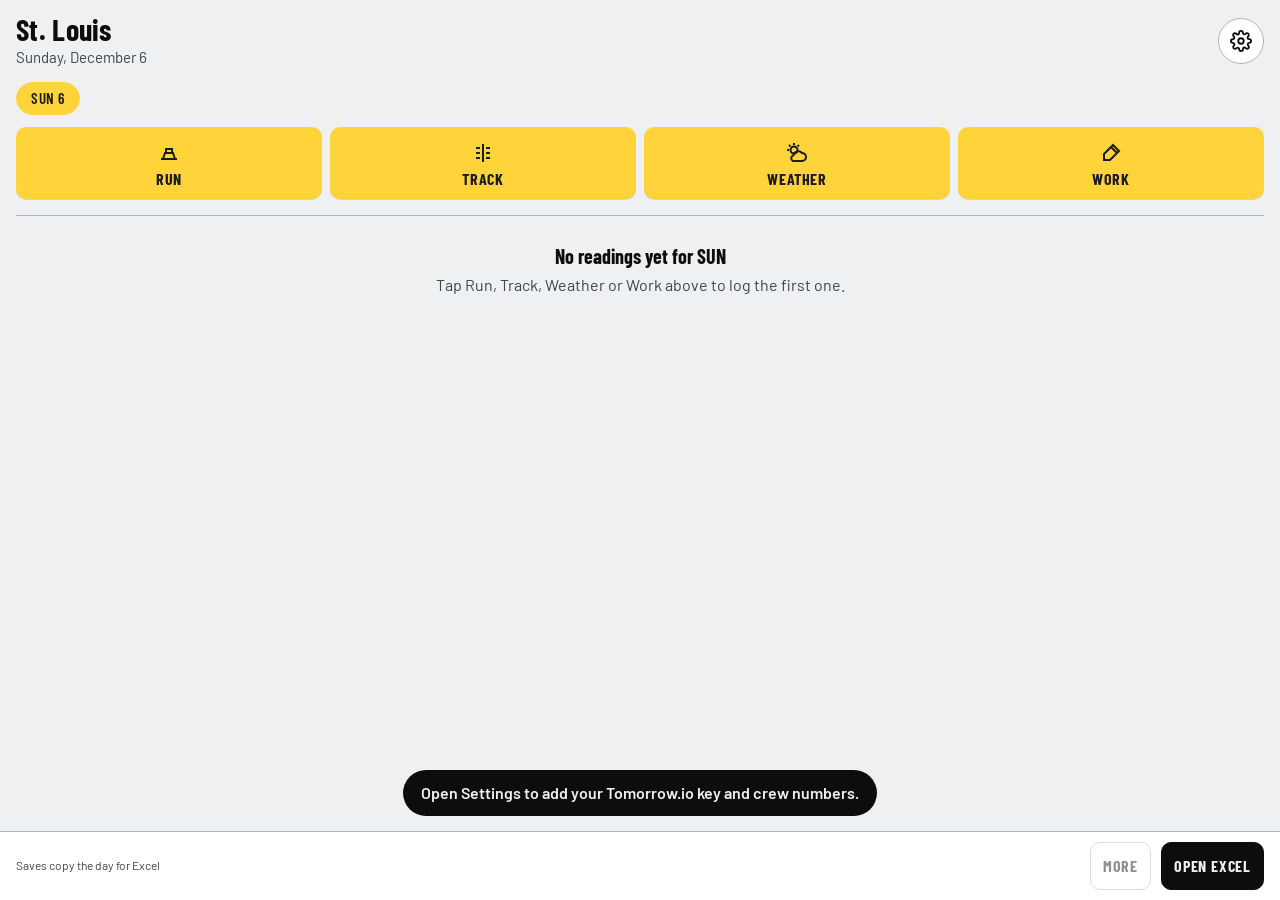
==== commit 7d53e43d: "Always use the light look with stronger contrast for sunlight; drop SL and 125ft grades Co-Authored-" ====
--- a/index.html
+++ b/index.html
@@ -8,8 +8,8 @@
 <meta name="mobile-web-app-capable" content="yes">
 <meta name="apple-mobile-web-app-status-bar-style" content="default">
 <meta name="apple-mobile-web-app-title" content="Track Log">
-<meta name="theme-color" content="#F3F4F5" media="(prefers-color-scheme: light)">
-<meta name="theme-color" content="#121416" media="(prefers-color-scheme: dark)">
+<meta name="theme-color" content="#EEF0F2">
+<meta name="color-scheme" content="light only">
 <link rel="apple-touch-icon" href="icon-180.png">
 <link rel="manifest" href="manifest.json">
 <link rel="preconnect" href="https://fonts.googleapis.com">
@@ -18,7 +18,7 @@
 <style>
 /* Layout: one column, timing-slip rows; big tap targets for gloves and sun. Sticky-note yellow marks "add" and the active choice. */
 :root{
-  --bg:#F3F4F5; --surface:#FFFFFF; --ink:#15181B; --muted:#5E656C; --line:#D9DDE1;
+  --bg:#EEF0F2; --surface:#FFFFFF; --ink:#0B0D0F; --muted:#3E454C; --line:#AEB6BD;
   --note:#FFD43B; --note-ink:#1A1C1E; --note-soft:#FFF4C2;
   --good:#1E7F4E; --warn:#B4500A; --bad:#B42318;
   --display:"Barlow Condensed","Arial Narrow","Roboto Condensed",system-ui,sans-serif;
@@ -26,10 +26,6 @@
   --r:10px;
   color-scheme:light;
 }
-@media (prefers-color-scheme:dark){:root{
-  --bg:#121416; --surface:#1C1F22; --ink:#ECEEF0; --muted:#9AA2AA; --line:#33383D;
-  --note:#FFD43B; --note-ink:#1A1C1E; --note-soft:#3A3315;
-  --good:#5FD39A; --warn:#F2A35E; --bad:#FF8A80; color-scheme:dark}}
 *{box-sizing:border-box}
 html,body{margin:0}
 body{background:var(--bg);color:var(--ink);font:16px/1.4 var(--body);
@@ -206,7 +202,6 @@
       <div class="station wide">
         <span class="label">Starting line</span>
         <div class="grid two"><div class="f"><label for="f_slKeg">KEG</label><input id="f_slKeg" inputmode="decimal"></div><div class="f"><label for="f_slLoc">Location</label><input id="f_slLoc" placeholder='e.g. 1"'></div></div>
-        <div class="f"><label>Grade</label><div class="picks small" data-grade="slGrade"></div></div>
       </div>
       <div class="station wide2">
         <span class="label">10 ft</span>
@@ -223,7 +218,6 @@
       <div class="station wide">
         <span class="label">125 ft</span>
         <div class="f"><label for="f_k125">KEG</label><input id="f_k125" inputmode="decimal"></div>
-        <div class="f"><label>Grade</label><div class="picks small" data-grade="g125"></div></div>
       </div>
       <div class="station">
         <span class="label">Sticky</span>
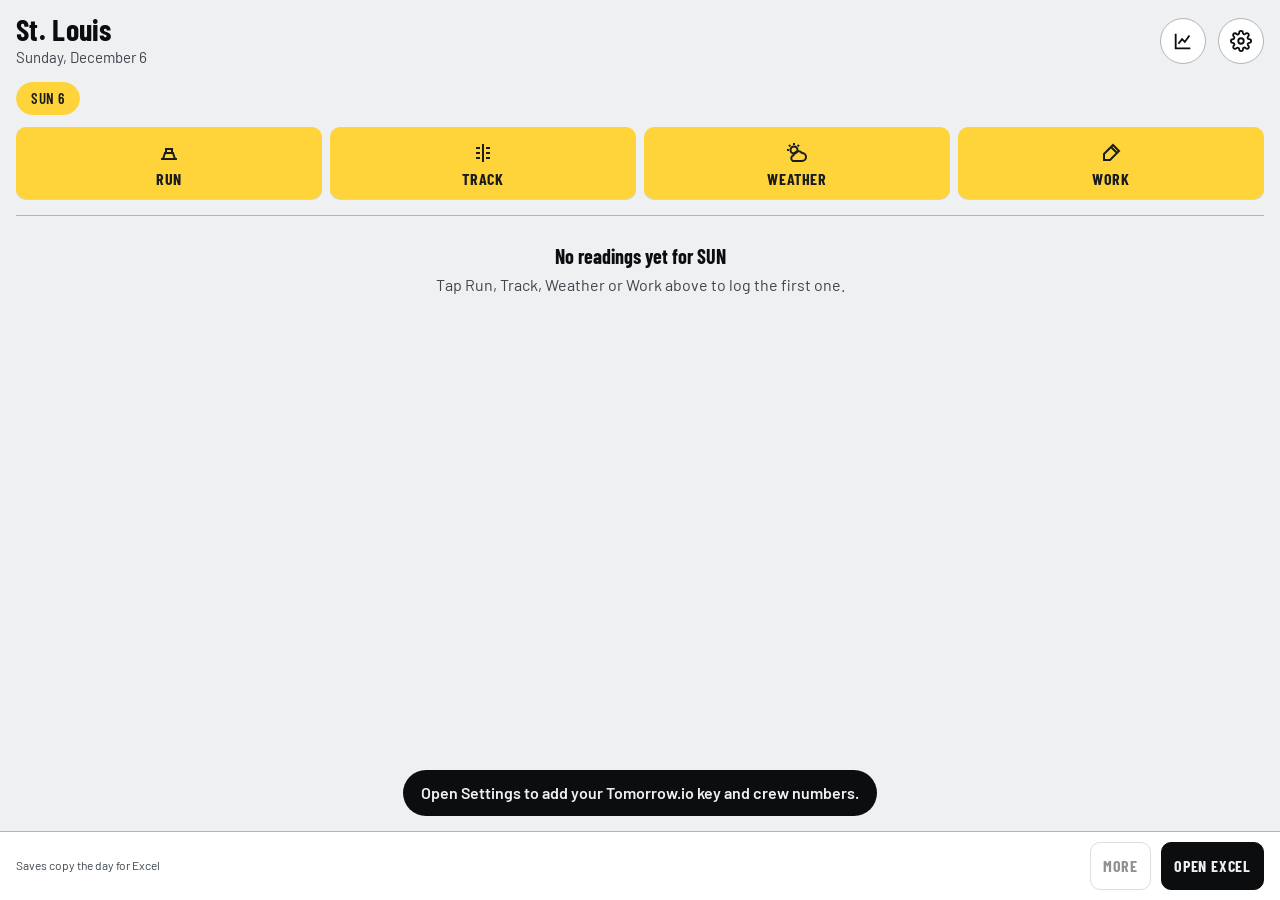
==== commit ff74ab6c: "Add Graphs screen: day trends for weather, KEG, Sticky, Push and Nate with scrape/spray markers Co-A" ====
--- a/index.html
+++ b/index.html
@@ -71,6 +71,28 @@
 .row .xl.ok{color:var(--good)} .row .xl.wait{color:var(--warn)} .row .xl.txt{color:var(--ink)}
 .row .xl.txt::before{content:"";display:inline-block;width:7px;height:7px;border-radius:50%;background:var(--note);box-shadow:0 0 0 1px var(--ink);margin-right:5px;vertical-align:1px}
 .sheet .actions .btn{padding-inline:8px}
+/* graphs: one chart per measure on a shared clock; each keeps its own scale */
+#graphs{--grid:#E3E6E9;--axis:#9AA2A9;--s1:#2a78d6;--s2:#eb6834;--s3:#1baf7a;--s4:#eda100;--s5:#e87ba4;--s6:#008300;--s7:#6250d6;--s8:#e34948}
+.g-filters{display:flex;gap:6px;align-items:center;flex-wrap:wrap;padding-block:4px 6px}
+.g-key{display:flex;gap:14px;flex-wrap:wrap;font-size:13px;color:var(--muted);margin:2px 0 8px}
+.g-key b{color:var(--ink)}
+.g-sw{display:inline-block;width:0;height:14px;border-left:2px solid var(--ink);margin-right:6px;vertical-align:-2px}
+.g-sw.dash{border-left-style:dashed;opacity:.7}
+.g-readout{position:sticky;top:64px;z-index:1;background:var(--surface);border:1px solid var(--line);border-radius:10px;padding:8px 10px;margin-bottom:10px;min-height:54px}
+.g-readout .t{font:700 17px/1.1 var(--display)}
+.g-readout .vals{display:flex;flex-wrap:wrap;gap:2px 12px;font-size:13px;margin-top:3px}
+.g-readout .vals span{white-space:nowrap}
+.g-readout i,.g-legend i{display:inline-block;border-radius:50%;width:8px;height:8px;margin-right:4px}
+.g-legend i{width:14px;height:3px;border-radius:2px;vertical-align:3px;margin-right:5px}
+.g-panel{background:var(--surface);border:1px solid var(--line);border-radius:10px;padding:10px 4px 4px 10px;margin-bottom:10px}
+.g-ptitle{display:flex;justify-content:space-between;align-items:baseline;gap:8px;padding-right:8px}
+.g-ptitle h3{margin:0;font:700 17px/1.1 var(--display)}
+.g-ptitle .u{color:var(--muted);font-size:12px}
+.g-legend{display:flex;flex-wrap:wrap;gap:4px 12px;font-size:13px;margin:4px 0 2px}
+.g-panel svg{display:block;width:100%;height:auto;touch-action:pan-y;overflow:visible}
+.g-panel svg text{font-family:var(--body);font-size:11px;fill:var(--muted)}
+.g-panel svg .lbl{font-size:11.5px;font-weight:600;fill:var(--ink)}
+.g-none{padding:14px 4px;color:var(--muted)}
 .pick-sheet{position:fixed;inset:0;z-index:20;background:rgba(0,0,0,.35);display:flex;align-items:flex-end}
 .pick-card{width:100%;background:var(--surface);border-radius:16px 16px 0 0;display:flex;flex-direction:column;gap:12px;
   padding:18px max(16px,env(safe-area-inset-right,0)) calc(16px + env(safe-area-inset-bottom,0)) max(16px,env(safe-area-inset-left,0))}
@@ -137,6 +159,9 @@
     <h1 id="evTrack">Track Log</h1>
     <div class="sub" id="evSub"></div>
   </div>
+  <button class="iconbtn" id="openGraphs" aria-label="Graphs for this day">
+    <svg viewBox="0 0 24 24"><path d="M4 4v16h16"/><path d="M7 15l4-5 3 3 5-7"/></svg>
+  </button>
   <button class="iconbtn" id="openSettings" aria-label="Settings">
     <svg viewBox="0 0 24 24"><circle cx="12" cy="12" r="3"/><path d="M19.4 15a1.7 1.7 0 0 0 .3 1.8l.1.1a2 2 0 1 1-2.8 2.8l-.1-.1a1.7 1.7 0 0 0-1.8-.3 1.7 1.7 0 0 0-1 1.5V21a2 2 0 1 1-4 0v-.1a1.7 1.7 0 0 0-1.1-1.5 1.7 1.7 0 0 0-1.8.3l-.1.1a2 2 0 1 1-2.8-2.8l.1-.1a1.7 1.7 0 0 0 .3-1.8 1.7 1.7 0 0 0-1.5-1H3a2 2 0 1 1 0-4h.1a1.7 1.7 0 0 0 1.5-1.1 1.7 1.7 0 0 0-.3-1.8l-.1-.1a2 2 0 1 1 2.8-2.8l.1.1a1.7 1.7 0 0 0 1.8.3H9a1.7 1.7 0 0 0 1-1.5V3a2 2 0 1 1 4 0v.1a1.7 1.7 0 0 0 1 1.5 1.7 1.7 0 0 0 1.8-.3l.1-.1a2 2 0 1 1 2.8 2.8l-.1.1a1.7 1.7 0 0 0-.3 1.8V9a1.7 1.7 0 0 0 1.5 1H21a2 2 0 1 1 0 4h-.1a1.7 1.7 0 0 0-1.5 1z"/></svg>
   </button>
@@ -201,7 +226,7 @@
     <div class="stations">
       <div class="station wide">
         <span class="label">Starting line</span>
-        <div class="grid two"><div class="f"><label for="f_slKeg">KEG</label><input id="f_slKeg" inputmode="decimal"></div><div class="f"><label for="f_slLoc">Location</label><input id="f_slLoc" placeholder='e.g. 1"'></div></div>
+        <div class="grid"><div class="f"><label for="f_slLoc">Location</label><input id="f_slLoc" placeholder='1"'></div><div class="f"><label for="f_slKeg">KEG</label><input id="f_slKeg" inputmode="decimal"></div><div class="f"><label for="f_slSticky">Sticky</label><input id="f_slSticky" inputmode="decimal"></div></div>
       </div>
       <div class="station wide2">
         <span class="label">10 ft</span>
@@ -230,7 +255,6 @@
       <div class="station wide">
         <span class="label">330 ft</span>
         <div class="f"><label for="f_k330">KEG</label><input id="f_k330" inputmode="decimal"></div>
-        <div class="f"><label>Grade</label><div class="picks small" data-grade="g330"></div></div>
       </div>
     </div>
   </fieldset>
@@ -319,6 +343,24 @@
     <button class="btn" type="button" id="pickDone" style="width:100%">Done</button>
   </div>
 </div>
+
+<!-- Graphs -->
+<section class="sheet" id="graphs" hidden aria-labelledby="gTitle">
+  <header>
+    <h2 id="gTitle">Graphs</h2>
+    <button class="iconbtn" id="closeGraphs" aria-label="Close"><svg viewBox="0 0 24 24"><path d="M6 6l12 12M18 6L6 18"/></svg></button>
+  </header>
+  <div class="help" id="gSub" style="margin:0 0 4px"></div>
+  <div class="g-filters" role="group" aria-label="Lane">
+    <span class="label" style="margin-right:4px">Lane</span>
+    <button class="chip" data-glane="all" aria-pressed="true">Both</button>
+    <button class="chip" data-glane="L" aria-pressed="false">Left</button>
+    <button class="chip" data-glane="R" aria-pressed="false">Right</button>
+  </div>
+  <div class="g-key"><span><span class="g-sw"></span><b>Scrape</b></span><span><span class="g-sw dash"></span><b>Spray</b></span><span>Marked across every chart</span></div>
+  <div class="g-readout" id="gReadout" aria-live="polite"><div class="help">Touch or drag across a chart to see the readings at that time.</div></div>
+  <div id="gPanels"></div>
+</section>
 
 <!-- Settings -->
 <section class="sheet" id="settings" hidden aria-labelledby="setTitle">
@@ -457,7 +499,7 @@
 let tt;function toast(msg){const t=$("toast");t.textContent=msg;t.hidden=false;clearTimeout(tt);tt=setTimeout(()=>t.hidden=true,2600)}
 
 /* ---------- Excel row: columns A..W in the SAT/SUN tab order ---------- */
-const COLS = ["time","run","lane","car","uv","solar","cc","air","track","slLoc","slKeg","slGrade","k10","push","k60","k80","k125","g125","sticky","k330","g330","nate","notes"];
+const COLS = ["time","run","lane","car","uv","solar","cc","air","track","slLoc","slKeg","slStk","k10","push","k60","k80","k125","g125","sticky","k330","g330","nate","notes"];
 function notesText(e){
   const parts=[];
   if(has(e.notes))parts.push(e.notes.trim());
@@ -466,7 +508,7 @@
 }
 function excelRow(e){
   return COLS.map(c=>{
-    let v = c==="time"?time12(e.time): c==="car"?(e.type==="work"?e.work:e.car): c==="notes"?notesText(e): e[c];
+    let v = c==="time"?time12(e.time): c==="car"?(e.type==="work"?e.work:e.car): c==="notes"?notesText(e): c==="slStk"?(has(e.slSticky)?e.slSticky:e.slGrade): e[c];
     return has(v)?String(v).replace(/[\t\r\n]+/g," "):"";
   }).join("\t")+"\t"; // trailing empty X cell: Notes is merged W:X in the day tabs, so the paste must cover both
 }
@@ -482,7 +524,7 @@
   const wx=[has(e.track)&&"Track "+e.track+"°", has(e.air)&&"Air "+e.air+"°", has(e.uv)&&"UV "+e.uv, has(e.solar)&&"Solar "+e.solar, has(e.cc)&&"CC "+e.cc+"%"].filter(Boolean);
   if(wx.length)L.push(wx.join(" · "));
   const k=[];
-  if(has(e.slKeg)||has(e.slLoc)||has(e.slGrade))k.push("SL "+[e.slLoc,e.slKeg,e.slGrade].filter(has).join(" "));
+  if(has(e.slKeg)||has(e.slLoc)||has(e.slSticky)||has(e.slGrade))k.push("SL "+[e.slLoc,e.slKeg,has(e.slSticky)&&("Stk "+e.slSticky),e.slGrade].filter(has).join(" "));
   if(has(e.k10)||has(e.push))k.push("10' "+[e.k10,has(e.push)&&("P"+e.push)].filter(Boolean).join(" "));
   if(has(e.k60))k.push("60' "+e.k60);
   if(has(e.k80))k.push("80' "+e.k80);
@@ -553,7 +595,7 @@
   const n=[];
   const add=(lab,v)=>{if(has(v))n.push(`<b>${lab}</b>${esc(v)}`)};
   add("TRK ",e.track);add("AIR ",e.air);add("UV ",e.uv);add("SOL ",e.solar);
-  add("SL ",[e.slKeg,e.slGrade].filter(has).join(" "));add("10′ ",e.k10);add("P ",e.push);add("60′ ",e.k60);add("80′ ",e.k80);
+  add("SL ",[e.slKeg,e.slGrade].filter(has).join(" "));add("SL STK ",e.slSticky);add("10′ ",e.k10);add("P ",e.push);add("60′ ",e.k60);add("80′ ",e.k80);
   add("125′ ",[e.k125,e.g125].filter(has).join(" "));add("STK ",e.sticky);add("330′ ",[e.k330,e.g330].filter(has).join(" "));
   const who=e.type==="work"?e.work:e.car;
   const head=[e.run&&`<span class="tag">${esc(e.run)}</span>`, esc([who, e.lane&&("Lane "+e.lane)].filter(has).join(" · ")||TYPE_NAME[e.type])].filter(Boolean).join("");
@@ -566,7 +608,7 @@
 
 /* ---------- entry form ---------- */
 let editing=null;      // entry object being edited
-const FIELDS=["time","run","lane","uv","solar","cc","air","track","slLoc","slKeg","k10","push","k60","k80","k125","sticky","k330","nate","et","mph","notes"];
+const FIELDS=["time","run","lane","uv","solar","cc","air","track","slLoc","slKeg","slSticky","k10","push","k60","k80","k125","sticky","k330","nate","et","mph","notes"];
 function fill(sel,opts){sel.innerHTML=opts.map(o=>`<option value="${esc(o)}">${o||"—"}</option>`).join("")}
 function picks(el,opts,current,onPick){
   el.innerHTML=opts.map(o=>`<button type="button" class="pick" aria-pressed="${o===current}" data-v="${esc(o)}">${esc(o)}</button>`).join("");
@@ -969,6 +1011,84 @@
 function currentPhones(){return [...document.querySelectorAll("#phoneList input")].map(i=>i.value)}
 $("addPhone").onclick=()=>{const n=currentPhones();n.push("");renderPhones(n);const all=document.querySelectorAll("#phoneList input");all[all.length-1].focus()};
 $("phoneList").onclick=e=>{const b=e.target.closest("[data-rm]");if(!b)return;const n=currentPhones();n.splice(+b.dataset.rm,1);renderPhones(n)};
+/* ---------- graphs ---------- */
+const G_PANELS=[
+  {title:"Temperature",unit:"°F",series:[{k:"air",name:"Air",c:"--s1"},{k:"track",name:"Track",c:"--s2"}]},
+  {title:"Solar",unit:"W/m²",series:[{k:"solar",name:"Solar",c:"--s4"}]},
+  {title:"UV index",unit:"",series:[{k:"uv",name:"UV",c:"--s7"}]},
+  {title:"KEG",unit:"",lane:true,series:[{k:"slKeg",name:"SL",c:"--s1"},{k:"k10",name:"10ft",c:"--s2"},{k:"k60",name:"60ft",c:"--s3"},
+    {k:"k80",name:"80ft",c:"--s4"},{k:"k125",name:"125ft",c:"--s5"},{k:"k330",name:"330ft",c:"--s6"}]},
+  {title:"Sticky",unit:"",lane:true,series:[{k:"slSticky",name:"SL Sticky",c:"--s1"},{k:"sticky",name:"Sticky",c:"--s8"}]},
+  {title:"Push (10 ft)",unit:"",lane:true,series:[{k:"push",name:"Push",c:"--s3"}]},
+  {title:"Nate",unit:"",lane:true,series:[{k:"nate",name:"Nate",c:"--s6"}]},
+];
+let gLane="all",gBuilt=[],gEvents=[],gX0=0,gX1=1;
+const G={W:360,L:40,R:58,T:8,B:20,H:150};
+const gMin=t=>{const[h,m]=(t||"0:0").split(":").map(Number);return h*60+m};
+const gNum=v=>{if(v===""||v==null)return null;const n=Number(v);return isFinite(n)?n:null};
+const gx=m=>G.L+(m-gX0)/(gX1-gX0)*(G.W-G.L-G.R);
+const gcss=n=>getComputedStyle($("graphs")).getPropertyValue(n).trim();
+const SVGNS="http://www.w3.org/2000/svg";
+function gel(n,a,p){const x=document.createElementNS(SVGNS,n);for(const k in a)x.setAttribute(k,a[k]);if(p)p.appendChild(x);return x}
+function gTicks(lo,hi,n=3){const span=hi-lo||1,s0=span/n,mag=10**Math.floor(Math.log10(s0)),st=[1,2,2.5,5,10].map(s=>s*mag).find(s=>s>=s0);
+  const a=Math.floor(lo/st)*st,b=Math.ceil(hi/st)*st,t=[];for(let v=a;v<=b+1e-9;v+=st)t.push(+v.toFixed(6));return t}
+function gFmt(m){let h=Math.floor(m/60);const mm=String(Math.round(m%60)).padStart(2,"0"),ap=h>=12?"PM":"AM";h=h%12||12;return `${h}:${mm} ${ap}`}
+function buildGraphs(){
+  const day=dayEntries(curDate),host=$("gPanels");host.innerHTML="";gBuilt=[];
+  $("gSub").textContent=`${cfg.track} · ${prettyDate(curDate)}`;
+  $("gReadout").innerHTML='<div class="help">Touch or drag across a chart to see the readings at that time.</div>';
+  if(!day.length){host.innerHTML='<div class="empty"><strong>No readings for this day yet</strong>Log a few and the trends show up here.</div>';return}
+  const mins=day.map(e=>gMin(e.time));gX0=Math.floor(Math.min(...mins)/60)*60;gX1=Math.max(gX0+60,Math.ceil(Math.max(...mins)/60)*60);
+  gEvents=day.filter(e=>e.type==="work"&&(e.work==="Scrape"||e.work==="Spray")).map(e=>({m:gMin(e.time),w:e.work,notes:e.notes||""}));
+  for(const p of G_PANELS){
+    const series=p.series.map(s=>({...s,col:gcss(s.c),pts:day.filter(e=>!p.lane||gLane==="all"||e.lane===gLane)
+      .map(e=>({m:gMin(e.time),v:gNum(e[s.k])})).filter(d=>d.v!=null)}));
+    const vals=series.flatMap(s=>s.pts.map(d=>d.v));
+    const div=document.createElement("section");div.className="g-panel";
+    div.innerHTML=`<div class="g-ptitle"><h3>${p.title}</h3><span class="u">${p.unit}${p.lane&&gLane!=="all"?(p.unit?" · ":"")+(gLane==="L"?"Left lane":"Right lane"):""}</span></div>`+
+      (series.length>1?`<div class="g-legend">${series.map(s=>`<span><i style="background:${s.col}"></i>${s.name}</span>`).join("")}</div>`:"");
+    host.appendChild(div);
+    if(!vals.length){const n=document.createElement("div");n.className="g-none";n.textContent="No readings yet.";div.appendChild(n);continue}
+    let lo=Math.min(...vals),hi=Math.max(...vals);const pad=(hi-lo)*.08||1;
+    const ticks=gTicks(lo>=0&&lo-pad<0?0:lo-pad,hi+pad).filter(t=>!(lo>=0&&t<0));lo=ticks[0];hi=ticks[ticks.length-1];
+    const ys=v=>G.T+(1-(v-lo)/(hi-lo||1))*(G.H-G.T-G.B);
+    const svg=gel("svg",{viewBox:`0 0 ${G.W} ${G.H}`,role:"img","aria-label":`${p.title} through the day`});div.appendChild(svg);
+    for(const t of ticks){gel("line",{x1:G.L,x2:G.W-G.R,y1:ys(t),y2:ys(t),stroke:gcss("--grid")},svg);
+      gel("text",{x:G.L-6,y:ys(t)+4,"text-anchor":"end"},svg).textContent=t>=1000?t.toLocaleString():t}
+    gel("line",{x1:G.L,x2:G.W-G.R,y1:G.H-G.B,y2:G.H-G.B,stroke:gcss("--axis")},svg);
+    for(let m=gX0;m<=gX1;m+=60){const hr=Math.floor(m/60),h12=hr%12||12;
+      gel("line",{x1:gx(m),x2:gx(m),y1:G.H-G.B,y2:G.H-G.B+3,stroke:gcss("--axis")},svg);
+      gel("text",{x:gx(m),y:G.H-5,"text-anchor":"middle"},svg).textContent=(m===gX0||m===gX1)?h12+(hr<12?"am":"pm"):String(h12)}
+    for(const ev of gEvents)gel("line",{x1:gx(ev.m),x2:gx(ev.m),y1:G.T,y2:G.H-G.B,stroke:"#0B0D0F","stroke-opacity":ev.w==="Scrape"?.55:.4,"stroke-width":1.5,"stroke-dasharray":ev.w==="Spray"?"4 3":""},svg);
+    const ends=[];
+    for(const s of series){if(!s.pts.length)continue;
+      gel("path",{d:s.pts.map((d,i)=>(i?"L":"M")+gx(d.m).toFixed(1)+" "+ys(d.v).toFixed(1)).join(""),fill:"none",stroke:s.col,"stroke-width":2,"stroke-linejoin":"round","stroke-linecap":"round"},svg);
+      for(const d of s.pts)gel("circle",{cx:gx(d.m),cy:ys(d.v),r:3,fill:s.col,stroke:"#fff","stroke-width":1.5},svg);
+      const last=s.pts[s.pts.length-1];ends.push({s,y:ys(last.v)})}
+    ends.sort((a,b)=>a.y-b.y);for(let i=1;i<ends.length;i++)if(ends[i].y-ends[i-1].y<12)ends[i].y=ends[i-1].y+12;
+    const over=ends.length?ends[ends.length-1].y-(G.H-G.B):0;if(over>0)ends.forEach(e=>e.y-=over);
+    for(const e of ends){gel("circle",{cx:G.W-G.R+2,cy:e.y,r:2.5,fill:e.s.col},svg);gel("text",{x:G.W-G.R+6,y:e.y+4,class:"lbl"},svg).textContent=e.s.name}
+    const cross=gel("line",{x1:0,x2:0,y1:G.T,y2:G.H-G.B,stroke:"#0B0D0F",visibility:"hidden"},svg);
+    const dots=series.map(s=>gel("circle",{r:5,fill:s.col,stroke:"#fff","stroke-width":2,visibility:"hidden"},svg));
+    gBuilt.push({series,ys,cross,dots});
+    const move=ev=>{const r=svg.getBoundingClientRect(),x=(ev.clientX-r.left)/r.width*G.W,m=gX0+(x-G.L)/(G.W-G.L-G.R)*(gX1-gX0);gHover(Math.max(gX0,Math.min(gX1,m)))};
+    svg.addEventListener("pointermove",move);svg.addEventListener("pointerdown",move);
+  }
+}
+function gHover(m){
+  const near=arr=>{let b=null;for(const d of arr){const g=Math.abs(d.m-m);if(g<=25&&(!b||g<Math.abs(b.m-m)))b=d}return b};
+  const out=[];
+  for(const b of gBuilt){b.cross.setAttribute("x1",gx(m));b.cross.setAttribute("x2",gx(m));b.cross.setAttribute("visibility","visible");
+    b.series.forEach((s,i)=>{const d=near(s.pts),dot=b.dots[i];
+      if(d){dot.setAttribute("cx",gx(d.m));dot.setAttribute("cy",b.ys(d.v));dot.setAttribute("visibility","visible");out.push(`<span><i style="background:${s.col}"></i>${esc(s.name)} <b>${d.v.toLocaleString()}</b></span>`)}
+      else dot.setAttribute("visibility","hidden")})}
+  const ev=gEvents.filter(e=>Math.abs(e.m-m)<=10).map(e=>`<span><b>${e.w}</b> ${gFmt(e.m)}${e.notes?" · "+esc(e.notes):""}</span>`);
+  $("gReadout").innerHTML=`<div class="t">${gFmt(m)}</div><div class="vals">${out.join("")||'<span class="help">No readings within 25 min</span>'}${ev.join("")}</div>`;
+}
+$("openGraphs").onclick=()=>{$("graphs").hidden=false;$("graphs").scrollTop=0;document.body.style.overflow="hidden";buildGraphs()};
+$("closeGraphs").onclick=()=>{$("graphs").hidden=true;document.body.style.overflow=""};
+document.querySelector(".g-filters").addEventListener("click",e=>{const b=e.target.closest("[data-glane]");if(!b)return;gLane=b.dataset.glane;
+  document.querySelectorAll("[data-glane]").forEach(c=>c.setAttribute("aria-pressed",c===b?"true":"false"));buildGraphs()});
 $("openSettings").onclick=openSettings;
 $("closeSettings").onclick=()=>{readSettings();$("settings").hidden=true;document.body.style.overflow="";render()};
 $("saveSettings").onclick=$("closeSettings").onclick;
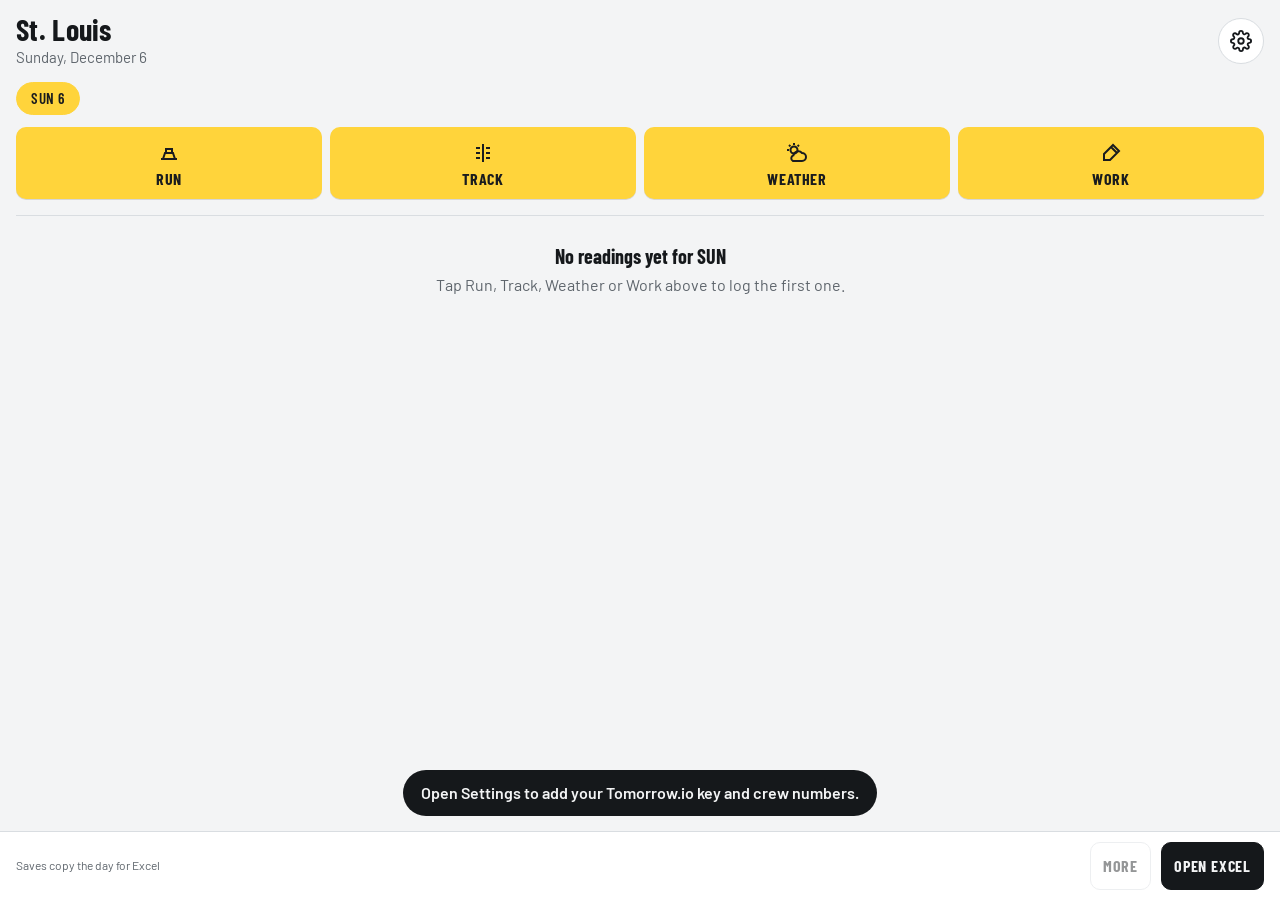
==== commit 649f2996: "Pull Air, Track, Solar, UV and Cloud % from the track's weather station through the Track Log weathe" ====
--- a/index.html
+++ b/index.html
@@ -8,8 +8,8 @@
 <meta name="mobile-web-app-capable" content="yes">
 <meta name="apple-mobile-web-app-status-bar-style" content="default">
 <meta name="apple-mobile-web-app-title" content="Track Log">
-<meta name="theme-color" content="#EEF0F2">
-<meta name="color-scheme" content="light only">
+<meta name="theme-color" content="#F3F4F5" media="(prefers-color-scheme: light)">
+<meta name="theme-color" content="#121416" media="(prefers-color-scheme: dark)">
 <link rel="apple-touch-icon" href="icon-180.png">
 <link rel="manifest" href="manifest.json">
 <link rel="preconnect" href="https://fonts.googleapis.com">
@@ -18,7 +18,7 @@
 <style>
 /* Layout: one column, timing-slip rows; big tap targets for gloves and sun. Sticky-note yellow marks "add" and the active choice. */
 :root{
-  --bg:#EEF0F2; --surface:#FFFFFF; --ink:#0B0D0F; --muted:#3E454C; --line:#AEB6BD;
+  --bg:#F3F4F5; --surface:#FFFFFF; --ink:#15181B; --muted:#5E656C; --line:#D9DDE1;
   --note:#FFD43B; --note-ink:#1A1C1E; --note-soft:#FFF4C2;
   --good:#1E7F4E; --warn:#B4500A; --bad:#B42318;
   --display:"Barlow Condensed","Arial Narrow","Roboto Condensed",system-ui,sans-serif;
@@ -26,6 +26,10 @@
   --r:10px;
   color-scheme:light;
 }
+@media (prefers-color-scheme:dark){:root{
+  --bg:#121416; --surface:#1C1F22; --ink:#ECEEF0; --muted:#9AA2AA; --line:#33383D;
+  --note:#FFD43B; --note-ink:#1A1C1E; --note-soft:#3A3315;
+  --good:#5FD39A; --warn:#F2A35E; --bad:#FF8A80; color-scheme:dark}}
 *{box-sizing:border-box}
 html,body{margin:0}
 body{background:var(--bg);color:var(--ink);font:16px/1.4 var(--body);
@@ -71,28 +75,6 @@
 .row .xl.ok{color:var(--good)} .row .xl.wait{color:var(--warn)} .row .xl.txt{color:var(--ink)}
 .row .xl.txt::before{content:"";display:inline-block;width:7px;height:7px;border-radius:50%;background:var(--note);box-shadow:0 0 0 1px var(--ink);margin-right:5px;vertical-align:1px}
 .sheet .actions .btn{padding-inline:8px}
-/* graphs: one chart per measure on a shared clock; each keeps its own scale */
-#graphs{--grid:#E3E6E9;--axis:#9AA2A9;--s1:#2a78d6;--s2:#eb6834;--s3:#1baf7a;--s4:#eda100;--s5:#e87ba4;--s6:#008300;--s7:#6250d6;--s8:#e34948}
-.g-filters{display:flex;gap:6px;align-items:center;flex-wrap:wrap;padding-block:4px 6px}
-.g-key{display:flex;gap:14px;flex-wrap:wrap;font-size:13px;color:var(--muted);margin:2px 0 8px}
-.g-key b{color:var(--ink)}
-.g-sw{display:inline-block;width:0;height:14px;border-left:2px solid var(--ink);margin-right:6px;vertical-align:-2px}
-.g-sw.dash{border-left-style:dashed;opacity:.7}
-.g-readout{position:sticky;top:64px;z-index:1;background:var(--surface);border:1px solid var(--line);border-radius:10px;padding:8px 10px;margin-bottom:10px;min-height:54px}
-.g-readout .t{font:700 17px/1.1 var(--display)}
-.g-readout .vals{display:flex;flex-wrap:wrap;gap:2px 12px;font-size:13px;margin-top:3px}
-.g-readout .vals span{white-space:nowrap}
-.g-readout i,.g-legend i{display:inline-block;border-radius:50%;width:8px;height:8px;margin-right:4px}
-.g-legend i{width:14px;height:3px;border-radius:2px;vertical-align:3px;margin-right:5px}
-.g-panel{background:var(--surface);border:1px solid var(--line);border-radius:10px;padding:10px 4px 4px 10px;margin-bottom:10px}
-.g-ptitle{display:flex;justify-content:space-between;align-items:baseline;gap:8px;padding-right:8px}
-.g-ptitle h3{margin:0;font:700 17px/1.1 var(--display)}
-.g-ptitle .u{color:var(--muted);font-size:12px}
-.g-legend{display:flex;flex-wrap:wrap;gap:4px 12px;font-size:13px;margin:4px 0 2px}
-.g-panel svg{display:block;width:100%;height:auto;touch-action:pan-y;overflow:visible}
-.g-panel svg text{font-family:var(--body);font-size:11px;fill:var(--muted)}
-.g-panel svg .lbl{font-size:11.5px;font-weight:600;fill:var(--ink)}
-.g-none{padding:14px 4px;color:var(--muted)}
 .pick-sheet{position:fixed;inset:0;z-index:20;background:rgba(0,0,0,.35);display:flex;align-items:flex-end}
 .pick-card{width:100%;background:var(--surface);border-radius:16px 16px 0 0;display:flex;flex-direction:column;gap:12px;
   padding:18px max(16px,env(safe-area-inset-right,0)) calc(16px + env(safe-area-inset-bottom,0)) max(16px,env(safe-area-inset-left,0))}
@@ -159,9 +141,6 @@
     <h1 id="evTrack">Track Log</h1>
     <div class="sub" id="evSub"></div>
   </div>
-  <button class="iconbtn" id="openGraphs" aria-label="Graphs for this day">
-    <svg viewBox="0 0 24 24"><path d="M4 4v16h16"/><path d="M7 15l4-5 3 3 5-7"/></svg>
-  </button>
   <button class="iconbtn" id="openSettings" aria-label="Settings">
     <svg viewBox="0 0 24 24"><circle cx="12" cy="12" r="3"/><path d="M19.4 15a1.7 1.7 0 0 0 .3 1.8l.1.1a2 2 0 1 1-2.8 2.8l-.1-.1a1.7 1.7 0 0 0-1.8-.3 1.7 1.7 0 0 0-1 1.5V21a2 2 0 1 1-4 0v-.1a1.7 1.7 0 0 0-1.1-1.5 1.7 1.7 0 0 0-1.8.3l-.1.1a2 2 0 1 1-2.8-2.8l.1-.1a1.7 1.7 0 0 0 .3-1.8 1.7 1.7 0 0 0-1.5-1H3a2 2 0 1 1 0-4h.1a1.7 1.7 0 0 0 1.5-1.1 1.7 1.7 0 0 0-.3-1.8l-.1-.1a2 2 0 1 1 2.8-2.8l.1.1a1.7 1.7 0 0 0 1.8.3H9a1.7 1.7 0 0 0 1-1.5V3a2 2 0 1 1 4 0v.1a1.7 1.7 0 0 0 1 1.5 1.7 1.7 0 0 0 1.8-.3l.1-.1a2 2 0 1 1 2.8 2.8l-.1.1a1.7 1.7 0 0 0-.3 1.8V9a1.7 1.7 0 0 0 1.5 1H21a2 2 0 1 1 0 4h-.1a1.7 1.7 0 0 0-1.5 1z"/></svg>
   </button>
@@ -226,7 +205,8 @@
     <div class="stations">
       <div class="station wide">
         <span class="label">Starting line</span>
-        <div class="grid"><div class="f"><label for="f_slLoc">Location</label><input id="f_slLoc" placeholder='1"'></div><div class="f"><label for="f_slKeg">KEG</label><input id="f_slKeg" inputmode="decimal"></div><div class="f"><label for="f_slSticky">Sticky</label><input id="f_slSticky" inputmode="decimal"></div></div>
+        <div class="grid two"><div class="f"><label for="f_slKeg">KEG</label><input id="f_slKeg" inputmode="decimal"></div><div class="f"><label for="f_slLoc">Location</label><input id="f_slLoc" placeholder='e.g. 1"'></div></div>
+        <div class="f"><label>Grade</label><div class="picks small" data-grade="slGrade"></div></div>
       </div>
       <div class="station wide2">
         <span class="label">10 ft</span>
@@ -243,6 +223,7 @@
       <div class="station wide">
         <span class="label">125 ft</span>
         <div class="f"><label for="f_k125">KEG</label><input id="f_k125" inputmode="decimal"></div>
+        <div class="f"><label>Grade</label><div class="picks small" data-grade="g125"></div></div>
       </div>
       <div class="station">
         <span class="label">Sticky</span>
@@ -255,6 +236,7 @@
       <div class="station wide">
         <span class="label">330 ft</span>
         <div class="f"><label for="f_k330">KEG</label><input id="f_k330" inputmode="decimal"></div>
+        <div class="f"><label>Grade</label><div class="picks small" data-grade="g330"></div></div>
       </div>
     </div>
   </fieldset>
@@ -344,24 +326,6 @@
   </div>
 </div>
 
-<!-- Graphs -->
-<section class="sheet" id="graphs" hidden aria-labelledby="gTitle">
-  <header>
-    <h2 id="gTitle">Graphs</h2>
-    <button class="iconbtn" id="closeGraphs" aria-label="Close"><svg viewBox="0 0 24 24"><path d="M6 6l12 12M18 6L6 18"/></svg></button>
-  </header>
-  <div class="help" id="gSub" style="margin:0 0 4px"></div>
-  <div class="g-filters" role="group" aria-label="Lane">
-    <span class="label" style="margin-right:4px">Lane</span>
-    <button class="chip" data-glane="all" aria-pressed="true">Both</button>
-    <button class="chip" data-glane="L" aria-pressed="false">Left</button>
-    <button class="chip" data-glane="R" aria-pressed="false">Right</button>
-  </div>
-  <div class="g-key"><span><span class="g-sw"></span><b>Scrape</b></span><span><span class="g-sw dash"></span><b>Spray</b></span><span>Marked across every chart</span></div>
-  <div class="g-readout" id="gReadout" aria-live="polite"><div class="help">Touch or drag across a chart to see the readings at that time.</div></div>
-  <div id="gPanels"></div>
-</section>
-
 <!-- Settings -->
 <section class="sheet" id="settings" hidden aria-labelledby="setTitle">
   <header>
@@ -383,9 +347,16 @@
   <fieldset>
     <legend class="label">Tomorrow.io</legend>
     <div class="f"><label for="s_key">API key</label><input id="s_key" autocomplete="off" autocapitalize="off" spellcheck="false" style="font-size:16px"></div>
+    <p class="help">The key stays on this phone. It is never saved anywhere else.</p>
+  </fieldset>
+
+  <fieldset>
+    <legend class="label">Track weather station</legend>
+    <div class="f"><label for="s_wxUrl">Weather service address</label><input id="s_wxUrl" autocomplete="off" autocapitalize="off" spellcheck="false" placeholder="https://track-log-weather-….run.app" style="font-size:14px"></div>
+    <div class="f" style="margin-top:8px"><label for="s_wxCode">Station code for this track</label><input id="s_wxCode" autocomplete="off" autocapitalize="off" spellcheck="false" placeholder="e.g. LVMS-DS" style="font-size:16px"></div>
+    <p class="help">Fills Air, Track and Solar from the weather station at the track, and UV and Cloud % from Tomorrow.io's readings for the track. With this set up, a Tomorrow.io key above is only a backup.</p>
     <div class="confirm" style="margin-top:8px"><button class="btn note" type="button" id="testWx">Test weather</button></div>
     <div class="preview" id="testOut" hidden style="margin-top:8px"></div>
-    <p class="help">The key stays on this phone. It is never saved anywhere else.</p>
   </fieldset>
 
   <fieldset>
@@ -469,6 +440,7 @@
   work:"Spray, Scrape, Prep, Delay",
   notes:"Drag only, 660' - WB, 1320' - 40', 57' - WB, 85' - WB, Light haze, Light cloud"
 };
+const WX_CODES = {"Las Vegas":"LVMS-DS","Pomona":"Pomona"}; // RaceRS gateway weather codes, case-sensitive; Settings can add or change them
 const TYPE_NAME = {run:"Run",track:"Track",weather:"Weather",work:"Work"};
 const DAY3 = ["SUN","MON","TUE","WED","THURS","FRI","SAT"];
 
@@ -478,7 +450,7 @@
   set(k,v){try{localStorage.setItem(k,JSON.stringify(v));return true}catch(e){toast("Couldn't save on this phone. Storage may be full.");return false}}
 };
 let entries = store.get("tl.entries",[]);
-let cfg = Object.assign({track:"St. Louis",lat:null,lon:null,key:"",phones:"",cars:DEF.cars,work:DEF.work,notes:DEF.notes,coords:{}}, store.get("tl.cfg",{}));
+let cfg = Object.assign({track:"St. Louis",lat:null,lon:null,key:"",wxUrl:"https://track-log-weather-xhawhaxjpq-uk.a.run.app",phones:"",cars:DEF.cars,work:DEF.work,notes:DEF.notes,coords:{}}, store.get("tl.cfg",{}));
 let curDate = todayISO();
 
 /* ---------- helpers ---------- */
@@ -499,7 +471,7 @@
 let tt;function toast(msg){const t=$("toast");t.textContent=msg;t.hidden=false;clearTimeout(tt);tt=setTimeout(()=>t.hidden=true,2600)}
 
 /* ---------- Excel row: columns A..W in the SAT/SUN tab order ---------- */
-const COLS = ["time","run","lane","car","uv","solar","cc","air","track","slLoc","slKeg","slStk","k10","push","k60","k80","k125","g125","sticky","k330","g330","nate","notes"];
+const COLS = ["time","run","lane","car","uv","solar","cc","air","track","slLoc","slKeg","slGrade","k10","push","k60","k80","k125","g125","sticky","k330","g330","nate","notes"];
 function notesText(e){
   const parts=[];
   if(has(e.notes))parts.push(e.notes.trim());
@@ -508,7 +480,7 @@
 }
 function excelRow(e){
   return COLS.map(c=>{
-    let v = c==="time"?time12(e.time): c==="car"?(e.type==="work"?e.work:e.car): c==="notes"?notesText(e): c==="slStk"?(has(e.slSticky)?e.slSticky:e.slGrade): e[c];
+    let v = c==="time"?time12(e.time): c==="car"?(e.type==="work"?e.work:e.car): c==="notes"?notesText(e): e[c];
     return has(v)?String(v).replace(/[\t\r\n]+/g," "):"";
   }).join("\t")+"\t"; // trailing empty X cell: Notes is merged W:X in the day tabs, so the paste must cover both
 }
@@ -524,7 +496,7 @@
   const wx=[has(e.track)&&"Track "+e.track+"°", has(e.air)&&"Air "+e.air+"°", has(e.uv)&&"UV "+e.uv, has(e.solar)&&"Solar "+e.solar, has(e.cc)&&"CC "+e.cc+"%"].filter(Boolean);
   if(wx.length)L.push(wx.join(" · "));
   const k=[];
-  if(has(e.slKeg)||has(e.slLoc)||has(e.slSticky)||has(e.slGrade))k.push("SL "+[e.slLoc,e.slKeg,has(e.slSticky)&&("Stk "+e.slSticky),e.slGrade].filter(has).join(" "));
+  if(has(e.slKeg)||has(e.slLoc)||has(e.slGrade))k.push("SL "+[e.slLoc,e.slKeg,e.slGrade].filter(has).join(" "));
   if(has(e.k10)||has(e.push))k.push("10' "+[e.k10,has(e.push)&&("P"+e.push)].filter(Boolean).join(" "));
   if(has(e.k60))k.push("60' "+e.k60);
   if(has(e.k80))k.push("80' "+e.k80);
@@ -558,11 +530,15 @@
   if(!iv||!iv.length)throw new Error("No weather came back for that time.");
   return iv[0].values;
 }
+// The entry's moment, or null for "now" when it is within half an hour of now.
+function wxWhen(dateISO,hm){
+  if(dateISO&&hm){const d=new Date(dateISO+"T"+hm+":00");if(Math.abs(Date.now()-d.getTime())>30*60e3)return d.toISOString();}
+  return null;
+}
 async function getWeather(dateISO,hm){
   if(!cfg.key)throw new Error("Add your Tomorrow.io key in Settings first.");
   const c=trackCoords(cfg.track);if(!c)throw new Error("Set this track's location in Settings.");
-  let when=null;
-  if(dateISO&&hm){const d=new Date(dateISO+"T"+hm+":00");if(Math.abs(Date.now()-d.getTime())>30*60e3)when=d.toISOString();}
+  const when=wxWhen(dateISO,hm);
   const fields=["temperature","cloudCover","uvIndex","solarGHI"];
   let v, solarOk=true;
   try{v=await tioFetch(c.lat,c.lon,fields,when)}
@@ -579,6 +555,38 @@
   };
 }
 
+/* ---------- weather station at the track (RaceRS gateway, through the Track Log weather service) ---------- */
+// A blank saved code falls back to the built-in one, so a track saved before it had a code still gets it.
+// A saved code that differs from the built-in one only in case (an older version saved codes in capitals)
+// gets the built-in spelling, since the gateway's codes are case-sensitive.
+function wxCode(track){
+  const saved=(cfg.wxCodes||{})[track],built=WX_CODES[track];
+  if(saved&&built&&saved.toLowerCase()===built.toLowerCase())return built;
+  return saved||built||"";
+}
+function stationReady(){return !!(cfg.wxUrl&&wxCode(cfg.track))}
+// null when not set up; {none:true} when the track has no reading for that time. Otherwise the reading,
+// with uv and cloudCover from the gateway's Tomorrow.io readings (null where there are none).
+async function getStation(dateISO,hm){
+  if(!stationReady())return null;
+  const when=wxWhen(dateISO,hm);
+  const p=new URLSearchParams({track:wxCode(cfg.track)});if(when)p.set("at",new Date(when).getTime());
+  const r=await fetch(cfg.wxUrl.replace(/\/+$/,"")+"/weather?"+p.toString());
+  if(r.status===204)return {none:true};
+  let j=null;try{j=await r.json()}catch(_){}
+  if(!r.ok)throw new Error((j&&j.error)||("The weather service answered "+r.status+"."));
+  return j;
+}
+// One line saying where the station's values (what) came from and how old the reading is.
+function stationText(s,past,what){
+  if(s.none||s.sourceMs==null)return "No station reading for "+(past?"that time":"the last 3 hours");
+  what=what||(s.track!=null?"Air, Track and Solar":"Air and Solar");
+  const from=s.source==="TomorrowIO"?"the track's Tomorrow.io feed (no station reporting)":"the "+s.source+" station";
+  const d=new Date(s.sourceMs),age=Math.round((Date.now()-s.sourceMs)/60e3);
+  return what+" from "+from+", "+(past?"taken "+time12(String(d.getHours()).padStart(2,"0")+":"+String(d.getMinutes()).padStart(2,"0")):age<1?"just now":age+" min old");
+}
+function wxErr(err,name){return err instanceof TypeError?"No connection to "+name:String(err.message||err)}
+
 /* ---------- main screen ---------- */
 function render(){
   $("evTrack").textContent=cfg.track||"Track Log";
@@ -595,7 +603,7 @@
   const n=[];
   const add=(lab,v)=>{if(has(v))n.push(`<b>${lab}</b>${esc(v)}`)};
   add("TRK ",e.track);add("AIR ",e.air);add("UV ",e.uv);add("SOL ",e.solar);
-  add("SL ",[e.slKeg,e.slGrade].filter(has).join(" "));add("SL STK ",e.slSticky);add("10′ ",e.k10);add("P ",e.push);add("60′ ",e.k60);add("80′ ",e.k80);
+  add("SL ",[e.slKeg,e.slGrade].filter(has).join(" "));add("10′ ",e.k10);add("P ",e.push);add("60′ ",e.k60);add("80′ ",e.k80);
   add("125′ ",[e.k125,e.g125].filter(has).join(" "));add("STK ",e.sticky);add("330′ ",[e.k330,e.g330].filter(has).join(" "));
   const who=e.type==="work"?e.work:e.car;
   const head=[e.run&&`<span class="tag">${esc(e.run)}</span>`, esc([who, e.lane&&("Lane "+e.lane)].filter(has).join(" · ")||TYPE_NAME[e.type])].filter(Boolean).join("");
@@ -608,7 +616,7 @@
 
 /* ---------- entry form ---------- */
 let editing=null;      // entry object being edited
-const FIELDS=["time","run","lane","uv","solar","cc","air","track","slLoc","slKeg","slSticky","k10","push","k60","k80","k125","sticky","k330","nate","et","mph","notes"];
+const FIELDS=["time","run","lane","uv","solar","cc","air","track","slLoc","slKeg","k10","push","k60","k80","k125","sticky","k330","nate","et","mph","notes"];
 function fill(sel,opts){sel.innerHTML=opts.map(o=>`<option value="${esc(o)}">${o||"—"}</option>`).join("")}
 function picks(el,opts,current,onPick){
   el.innerHTML=opts.map(o=>`<button type="button" class="pick" aria-pressed="${o===current}" data-v="${esc(o)}">${esc(o)}</button>`).join("");
@@ -633,22 +641,38 @@
   $("delArea").innerHTML=`<button class="btn danger" type="button" id="delEntry">Delete entry</button>`;
   if(entry){$("msgPreview").textContent=message(editing);showTexted()}
   $("form").hidden=false;$("form").scrollTop=0;document.body.style.overflow="hidden";
-  if(!entry&&(type==="run"||type==="weather")&&cfg.key)pullWeather(true);
+  if(!entry&&(type==="run"||type==="weather")&&(cfg.key||stationReady()))pullWeather(true);
 }
 function readForm(){FIELDS.forEach(f=>{const el=$("f_"+f);if(el)editing[f]=el.value.trim()})}
 function closeForm(){$("form").hidden=true;document.body.style.overflow="";editing=null}
 async function pullWeather(auto){
   const st=$("wxStatus");st.className="status";st.textContent="Getting weather…";
   readForm();
-  try{
-    const w=await getWeather(editing.date,editing.time);
-    ["uv","solar","cc","air"].forEach(k=>{const el=$("f_"+k);if(has(w[k])&&(!auto||!has(el.value))){el.value=w[k];el.classList.add("auto")}});
-    st.className="status ok";
-    st.textContent=(w.past?"Weather for that hour":"Current weather")+" pulled from Tomorrow.io"+(w.solarOk?".":". Solar isn't available on this key, so type it in.");
-  }catch(err){
-    st.className="status err";
-    st.textContent = err instanceof TypeError ? "No connection to Tomorrow.io. Type the weather in, or tap Pull weather again once you have signal." : String(err.message||err);
+  if(!cfg.key&&!stationReady()){st.className="status err";st.textContent="Add your Tomorrow.io key or the track weather station in Settings first.";return}
+  const id=editing.id,date=editing.date,hm=editing.time,past=!!wxWhen(date,hm);
+  const [t,s]=await Promise.allSettled([cfg.key?getWeather(date,hm):null,getStation(date,hm)]);
+  if(!editing||editing.id!==id)return; // the form was closed while waiting
+  // Each value from the best source that has it. The station measures at the track, so its Air and
+  // Solar win over Tomorrow.io's model; the service's UV and Cloud % win over this phone's own key.
+  const tv=t.value,stn=s.value,reading=!!(stn&&stn.sourceMs!=null),w={},src={},msgs=[];
+  const put=(k,v,from)=>{if(v!=null&&v!==""){w[k]=v;src[k]=from}},rnd=v=>v==null?null:Math.round(v);
+  if(tv)["uv","solar","cc","air"].forEach(k=>put(k,tv[k],"tio"));
+  if(reading){put("air",rnd(stn.air),"stn");put("track",rnd(stn.track),"stn");put("solar",rnd(stn.solar),"stn")}
+  if(stn&&!stn.none){put("uv",stn.uv,"sky");put("cc",rnd(stn.cloudCover),"sky")}
+  ["uv","solar","cc","air","track"].forEach(k=>{const el=$("f_"+k);if(has(w[k])&&(!auto||!has(el.value))){el.value=w[k];el.classList.add("auto")}});
+  // "Air, Track and Solar": the fields a source filled, in form order.
+  const NAME={air:"Air",track:"Track",solar:"Solar",uv:"UV",cc:"Cloud %"};
+  const named=from=>{const a=["air","track","solar","uv","cc"].filter(k=>src[k]===from).map(k=>NAME[k]);return a.length<2?a.join(""):a.slice(0,-1).join(", ")+" and "+a[a.length-1]};
+  if(s.status==="rejected")msgs.push("Weather station: "+wxErr(s.reason,"the weather service"));
+  else if(stn){
+    if(!reading||named("stn"))msgs.push(stationText(stn,past,named("stn")));
+    if(named("sky"))msgs.push(named("sky")+" from Tomorrow.io");
   }
+  if(t.status==="rejected")msgs.push("Tomorrow.io: "+wxErr(t.reason,"Tomorrow.io"));
+  else if(tv&&named("tio"))msgs.push(named("tio")+" from Tomorrow.io"+(tv.solarOk||has(w.solar)?"":". Solar isn't available on this key, so type it in"));
+  const got=Object.keys(w).length>0;
+  st.className="status "+(got?"ok":"err");
+  st.textContent=(got?(past?"Weather for that time pulled. ":"Current weather pulled. "):"")+msgs.map(m=>m.replace(/\.$/,"")).join(". ")+"."+(got?"":" Type the weather in"+(t.status==="rejected"||s.status==="rejected"?", or tap Pull weather again once you have signal.":"."));
 }
 function saveEntry(andText){
   readForm();
@@ -685,6 +709,7 @@
   fill($("s_track"),TRACKS.map(t=>t[0]));$("s_track").value=cfg.track;
   setCoordFields();
   $("s_key").value=cfg.key;renderPhones(list(cfg.phones));
+  $("s_wxUrl").value=cfg.wxUrl||"";$("s_wxCode").value=wxCode(cfg.track);
   $("s_xlLink").value=(cfg.xlLinks||{})[cfg.track]||"";$("s_autoCopy").checked=cfg.autoCopy!==false;
   $("s_msClient").value=cfg.msClient||"";$("s_msTenant").value=cfg.msTenant||"";renderSp();
   $("s_cars").value=cfg.cars;$("s_work").value=cfg.work;$("s_notes").value=cfg.notes;
@@ -698,6 +723,10 @@
   if(isFinite(lat)&&isFinite(lon)){const def=TRACKS.find(t=>t[0]===cfg.track);
     if(!def||Math.abs(def[1]-lat)>1e-6||Math.abs(def[2]-lon)>1e-6){cfg.coords=cfg.coords||{};cfg.coords[cfg.track]={lat,lon}}}
   cfg.key=$("s_key").value.trim();
+  cfg.wxUrl=$("s_wxUrl").value.trim();
+  // Kept as typed: the gateway's codes are case-sensitive. Only a code that differs from the built-in one is saved.
+  cfg.wxCodes=cfg.wxCodes||{};const wc=$("s_wxCode").value.trim();
+  if(wc&&wc.toLowerCase()!==(WX_CODES[cfg.track]||"").toLowerCase())cfg.wxCodes[cfg.track]=wc;else delete cfg.wxCodes[cfg.track];
   cfg.phones=[...document.querySelectorAll("#phoneList input")].map(i=>i.value.trim()).filter(Boolean).join(", ");
   const mc=$("s_msClient").value.trim(),mt=$("s_msTenant").value.trim();
   if(mc!==(cfg.msClient||"")||mt!==(cfg.msTenant||""))msalApp=null;
@@ -1011,88 +1040,10 @@
 function currentPhones(){return [...document.querySelectorAll("#phoneList input")].map(i=>i.value)}
 $("addPhone").onclick=()=>{const n=currentPhones();n.push("");renderPhones(n);const all=document.querySelectorAll("#phoneList input");all[all.length-1].focus()};
 $("phoneList").onclick=e=>{const b=e.target.closest("[data-rm]");if(!b)return;const n=currentPhones();n.splice(+b.dataset.rm,1);renderPhones(n)};
-/* ---------- graphs ---------- */
-const G_PANELS=[
-  {title:"Temperature",unit:"°F",series:[{k:"air",name:"Air",c:"--s1"},{k:"track",name:"Track",c:"--s2"}]},
-  {title:"Solar",unit:"W/m²",series:[{k:"solar",name:"Solar",c:"--s4"}]},
-  {title:"UV index",unit:"",series:[{k:"uv",name:"UV",c:"--s7"}]},
-  {title:"KEG",unit:"",lane:true,series:[{k:"slKeg",name:"SL",c:"--s1"},{k:"k10",name:"10ft",c:"--s2"},{k:"k60",name:"60ft",c:"--s3"},
-    {k:"k80",name:"80ft",c:"--s4"},{k:"k125",name:"125ft",c:"--s5"},{k:"k330",name:"330ft",c:"--s6"}]},
-  {title:"Sticky",unit:"",lane:true,series:[{k:"slSticky",name:"SL Sticky",c:"--s1"},{k:"sticky",name:"Sticky",c:"--s8"}]},
-  {title:"Push (10 ft)",unit:"",lane:true,series:[{k:"push",name:"Push",c:"--s3"}]},
-  {title:"Nate",unit:"",lane:true,series:[{k:"nate",name:"Nate",c:"--s6"}]},
-];
-let gLane="all",gBuilt=[],gEvents=[],gX0=0,gX1=1;
-const G={W:360,L:40,R:58,T:8,B:20,H:150};
-const gMin=t=>{const[h,m]=(t||"0:0").split(":").map(Number);return h*60+m};
-const gNum=v=>{if(v===""||v==null)return null;const n=Number(v);return isFinite(n)?n:null};
-const gx=m=>G.L+(m-gX0)/(gX1-gX0)*(G.W-G.L-G.R);
-const gcss=n=>getComputedStyle($("graphs")).getPropertyValue(n).trim();
-const SVGNS="http://www.w3.org/2000/svg";
-function gel(n,a,p){const x=document.createElementNS(SVGNS,n);for(const k in a)x.setAttribute(k,a[k]);if(p)p.appendChild(x);return x}
-function gTicks(lo,hi,n=3){const span=hi-lo||1,s0=span/n,mag=10**Math.floor(Math.log10(s0)),st=[1,2,2.5,5,10].map(s=>s*mag).find(s=>s>=s0);
-  const a=Math.floor(lo/st)*st,b=Math.ceil(hi/st)*st,t=[];for(let v=a;v<=b+1e-9;v+=st)t.push(+v.toFixed(6));return t}
-function gFmt(m){let h=Math.floor(m/60);const mm=String(Math.round(m%60)).padStart(2,"0"),ap=h>=12?"PM":"AM";h=h%12||12;return `${h}:${mm} ${ap}`}
-function buildGraphs(){
-  const day=dayEntries(curDate),host=$("gPanels");host.innerHTML="";gBuilt=[];
-  $("gSub").textContent=`${cfg.track} · ${prettyDate(curDate)}`;
-  $("gReadout").innerHTML='<div class="help">Touch or drag across a chart to see the readings at that time.</div>';
-  if(!day.length){host.innerHTML='<div class="empty"><strong>No readings for this day yet</strong>Log a few and the trends show up here.</div>';return}
-  const mins=day.map(e=>gMin(e.time));gX0=Math.floor(Math.min(...mins)/60)*60;gX1=Math.max(gX0+60,Math.ceil(Math.max(...mins)/60)*60);
-  gEvents=day.filter(e=>e.type==="work"&&(e.work==="Scrape"||e.work==="Spray")).map(e=>({m:gMin(e.time),w:e.work,notes:e.notes||""}));
-  for(const p of G_PANELS){
-    const series=p.series.map(s=>({...s,col:gcss(s.c),pts:day.filter(e=>!p.lane||gLane==="all"||e.lane===gLane)
-      .map(e=>({m:gMin(e.time),v:gNum(e[s.k])})).filter(d=>d.v!=null)}));
-    const vals=series.flatMap(s=>s.pts.map(d=>d.v));
-    const div=document.createElement("section");div.className="g-panel";
-    div.innerHTML=`<div class="g-ptitle"><h3>${p.title}</h3><span class="u">${p.unit}${p.lane&&gLane!=="all"?(p.unit?" · ":"")+(gLane==="L"?"Left lane":"Right lane"):""}</span></div>`+
-      (series.length>1?`<div class="g-legend">${series.map(s=>`<span><i style="background:${s.col}"></i>${s.name}</span>`).join("")}</div>`:"");
-    host.appendChild(div);
-    if(!vals.length){const n=document.createElement("div");n.className="g-none";n.textContent="No readings yet.";div.appendChild(n);continue}
-    let lo=Math.min(...vals),hi=Math.max(...vals);const pad=(hi-lo)*.08||1;
-    const ticks=gTicks(lo>=0&&lo-pad<0?0:lo-pad,hi+pad).filter(t=>!(lo>=0&&t<0));lo=ticks[0];hi=ticks[ticks.length-1];
-    const ys=v=>G.T+(1-(v-lo)/(hi-lo||1))*(G.H-G.T-G.B);
-    const svg=gel("svg",{viewBox:`0 0 ${G.W} ${G.H}`,role:"img","aria-label":`${p.title} through the day`});div.appendChild(svg);
-    for(const t of ticks){gel("line",{x1:G.L,x2:G.W-G.R,y1:ys(t),y2:ys(t),stroke:gcss("--grid")},svg);
-      gel("text",{x:G.L-6,y:ys(t)+4,"text-anchor":"end"},svg).textContent=t>=1000?t.toLocaleString():t}
-    gel("line",{x1:G.L,x2:G.W-G.R,y1:G.H-G.B,y2:G.H-G.B,stroke:gcss("--axis")},svg);
-    for(let m=gX0;m<=gX1;m+=60){const hr=Math.floor(m/60),h12=hr%12||12;
-      gel("line",{x1:gx(m),x2:gx(m),y1:G.H-G.B,y2:G.H-G.B+3,stroke:gcss("--axis")},svg);
-      gel("text",{x:gx(m),y:G.H-5,"text-anchor":"middle"},svg).textContent=(m===gX0||m===gX1)?h12+(hr<12?"am":"pm"):String(h12)}
-    for(const ev of gEvents)gel("line",{x1:gx(ev.m),x2:gx(ev.m),y1:G.T,y2:G.H-G.B,stroke:"#0B0D0F","stroke-opacity":ev.w==="Scrape"?.55:.4,"stroke-width":1.5,"stroke-dasharray":ev.w==="Spray"?"4 3":""},svg);
-    const ends=[];
-    for(const s of series){if(!s.pts.length)continue;
-      gel("path",{d:s.pts.map((d,i)=>(i?"L":"M")+gx(d.m).toFixed(1)+" "+ys(d.v).toFixed(1)).join(""),fill:"none",stroke:s.col,"stroke-width":2,"stroke-linejoin":"round","stroke-linecap":"round"},svg);
-      for(const d of s.pts)gel("circle",{cx:gx(d.m),cy:ys(d.v),r:3,fill:s.col,stroke:"#fff","stroke-width":1.5},svg);
-      const last=s.pts[s.pts.length-1];ends.push({s,y:ys(last.v)})}
-    ends.sort((a,b)=>a.y-b.y);for(let i=1;i<ends.length;i++)if(ends[i].y-ends[i-1].y<12)ends[i].y=ends[i-1].y+12;
-    const over=ends.length?ends[ends.length-1].y-(G.H-G.B):0;if(over>0)ends.forEach(e=>e.y-=over);
-    for(const e of ends){gel("circle",{cx:G.W-G.R+2,cy:e.y,r:2.5,fill:e.s.col},svg);gel("text",{x:G.W-G.R+6,y:e.y+4,class:"lbl"},svg).textContent=e.s.name}
-    const cross=gel("line",{x1:0,x2:0,y1:G.T,y2:G.H-G.B,stroke:"#0B0D0F",visibility:"hidden"},svg);
-    const dots=series.map(s=>gel("circle",{r:5,fill:s.col,stroke:"#fff","stroke-width":2,visibility:"hidden"},svg));
-    gBuilt.push({series,ys,cross,dots});
-    const move=ev=>{const r=svg.getBoundingClientRect(),x=(ev.clientX-r.left)/r.width*G.W,m=gX0+(x-G.L)/(G.W-G.L-G.R)*(gX1-gX0);gHover(Math.max(gX0,Math.min(gX1,m)))};
-    svg.addEventListener("pointermove",move);svg.addEventListener("pointerdown",move);
-  }
-}
-function gHover(m){
-  const near=arr=>{let b=null;for(const d of arr){const g=Math.abs(d.m-m);if(g<=25&&(!b||g<Math.abs(b.m-m)))b=d}return b};
-  const out=[];
-  for(const b of gBuilt){b.cross.setAttribute("x1",gx(m));b.cross.setAttribute("x2",gx(m));b.cross.setAttribute("visibility","visible");
-    b.series.forEach((s,i)=>{const d=near(s.pts),dot=b.dots[i];
-      if(d){dot.setAttribute("cx",gx(d.m));dot.setAttribute("cy",b.ys(d.v));dot.setAttribute("visibility","visible");out.push(`<span><i style="background:${s.col}"></i>${esc(s.name)} <b>${d.v.toLocaleString()}</b></span>`)}
-      else dot.setAttribute("visibility","hidden")})}
-  const ev=gEvents.filter(e=>Math.abs(e.m-m)<=10).map(e=>`<span><b>${e.w}</b> ${gFmt(e.m)}${e.notes?" · "+esc(e.notes):""}</span>`);
-  $("gReadout").innerHTML=`<div class="t">${gFmt(m)}</div><div class="vals">${out.join("")||'<span class="help">No readings within 25 min</span>'}${ev.join("")}</div>`;
-}
-$("openGraphs").onclick=()=>{$("graphs").hidden=false;$("graphs").scrollTop=0;document.body.style.overflow="hidden";buildGraphs()};
-$("closeGraphs").onclick=()=>{$("graphs").hidden=true;document.body.style.overflow=""};
-document.querySelector(".g-filters").addEventListener("click",e=>{const b=e.target.closest("[data-glane]");if(!b)return;gLane=b.dataset.glane;
-  document.querySelectorAll("[data-glane]").forEach(c=>c.setAttribute("aria-pressed",c===b?"true":"false"));buildGraphs()});
 $("openSettings").onclick=openSettings;
 $("closeSettings").onclick=()=>{readSettings();$("settings").hidden=true;document.body.style.overflow="";render()};
 $("saveSettings").onclick=$("closeSettings").onclick;
-$("s_track").onchange=()=>{setCoordFields();$("s_xlLink").value=(cfg.xlLinks||{})[$("s_track").value]||"";renderSp()};
+$("s_track").onchange=()=>{setCoordFields();$("s_xlLink").value=(cfg.xlLinks||{})[$("s_track").value]||"";$("s_wxCode").value=wxCode($("s_track").value);renderSp()};
 $("msSignIn").onclick=async()=>{readSettings();msalApp=null;
   if(!cfg.msClient||!cfg.msTenant){toast("Add the Client ID and Tenant ID first.");return}
   try{await msToken(true);renderSp();toast("Signed in")}catch(e){$("msStatus").className="status err";$("msStatus").textContent=friendlyErr(e)}};
@@ -1113,9 +1064,21 @@
   navigator.geolocation.getCurrentPosition(p=>{$("s_lat").value=p.coords.latitude.toFixed(4);$("s_lon").value=p.coords.longitude.toFixed(4);toast("Location set for "+$("s_track").value)},
     ()=>toast("Location is off. Allow it for Safari in iPhone Settings, or type the numbers in."),{enableHighAccuracy:true,timeout:15000});
 };
-$("testWx").onclick=async()=>{readSettings();const out=$("testOut");out.hidden=false;out.textContent="Asking Tomorrow.io…";
-  try{const w=await getWeather();out.textContent=`${cfg.track} right now\nUV ${w.uv}\nSolar ${w.solarOk?w.solar:"not available on this key"}\nCloud cover ${w.cc}%\nAir ${w.air}°F`}
-  catch(err){out.textContent=err instanceof TypeError?"Couldn't reach Tomorrow.io. Check your signal and try again.":"Tomorrow.io said: "+(err.message||err)}};
+$("testWx").onclick=async()=>{readSettings();const out=$("testOut");out.hidden=false;out.textContent="Asking for the weather…";
+  const [t,s]=await Promise.allSettled([cfg.key?getWeather():null,getStation()]);
+  const L=[cfg.track+" right now"];
+  if(t.value){const w=t.value;L.push(`Tomorrow.io: UV ${w.uv} · Solar ${w.solarOk?w.solar:"not on this key"} · Cloud ${w.cc}% · Air ${w.air}°F`)}
+  else L.push(t.status==="rejected"?(t.reason instanceof TypeError?"Couldn't reach Tomorrow.io. Check your signal.":"Tomorrow.io said: "+(t.reason.message||t.reason)):"Tomorrow.io: add a key above");
+  if(s.status==="rejected")L.push("Weather station: "+wxErr(s.reason,"the weather service"));
+  else if(!s.value)L.push("Weather station: add the service address and this track's code");
+  else{const v=s.value;
+    if(v.sourceMs!=null)L.push(`Weather station: Air ${Math.round(v.air)}°F · Track ${v.track!=null?Math.round(v.track)+"°F":"none"} · Solar ${Math.round(v.solar)}`,stationText(v,false));
+    else L.push("Weather station: no reading in the last 3 hours");
+    L.push(v.uv!=null||v.cloudCover!=null
+      ?`Weather service, from Tomorrow.io: UV ${v.uv??"none"} · Cloud ${v.cloudCover!=null?Math.round(v.cloudCover)+"%":"none"}`
+      :"Weather service: no UV or Cloud % (no Tomorrow.io readings for this track)");
+  }
+  out.textContent=L.join("\n")};
 $("copyBackup").onclick=()=>copyText(JSON.stringify({v:1,entries,cfg:Object.assign({},cfg,{key:""})}),"Backup copied (your API key is left out)");
 $("showRestore").onclick=()=>$("restoreArea").hidden=false;
 $("doRestore").onclick=()=>{try{const j=JSON.parse($("s_restore").value);if(!Array.isArray(j.entries))throw 0;
